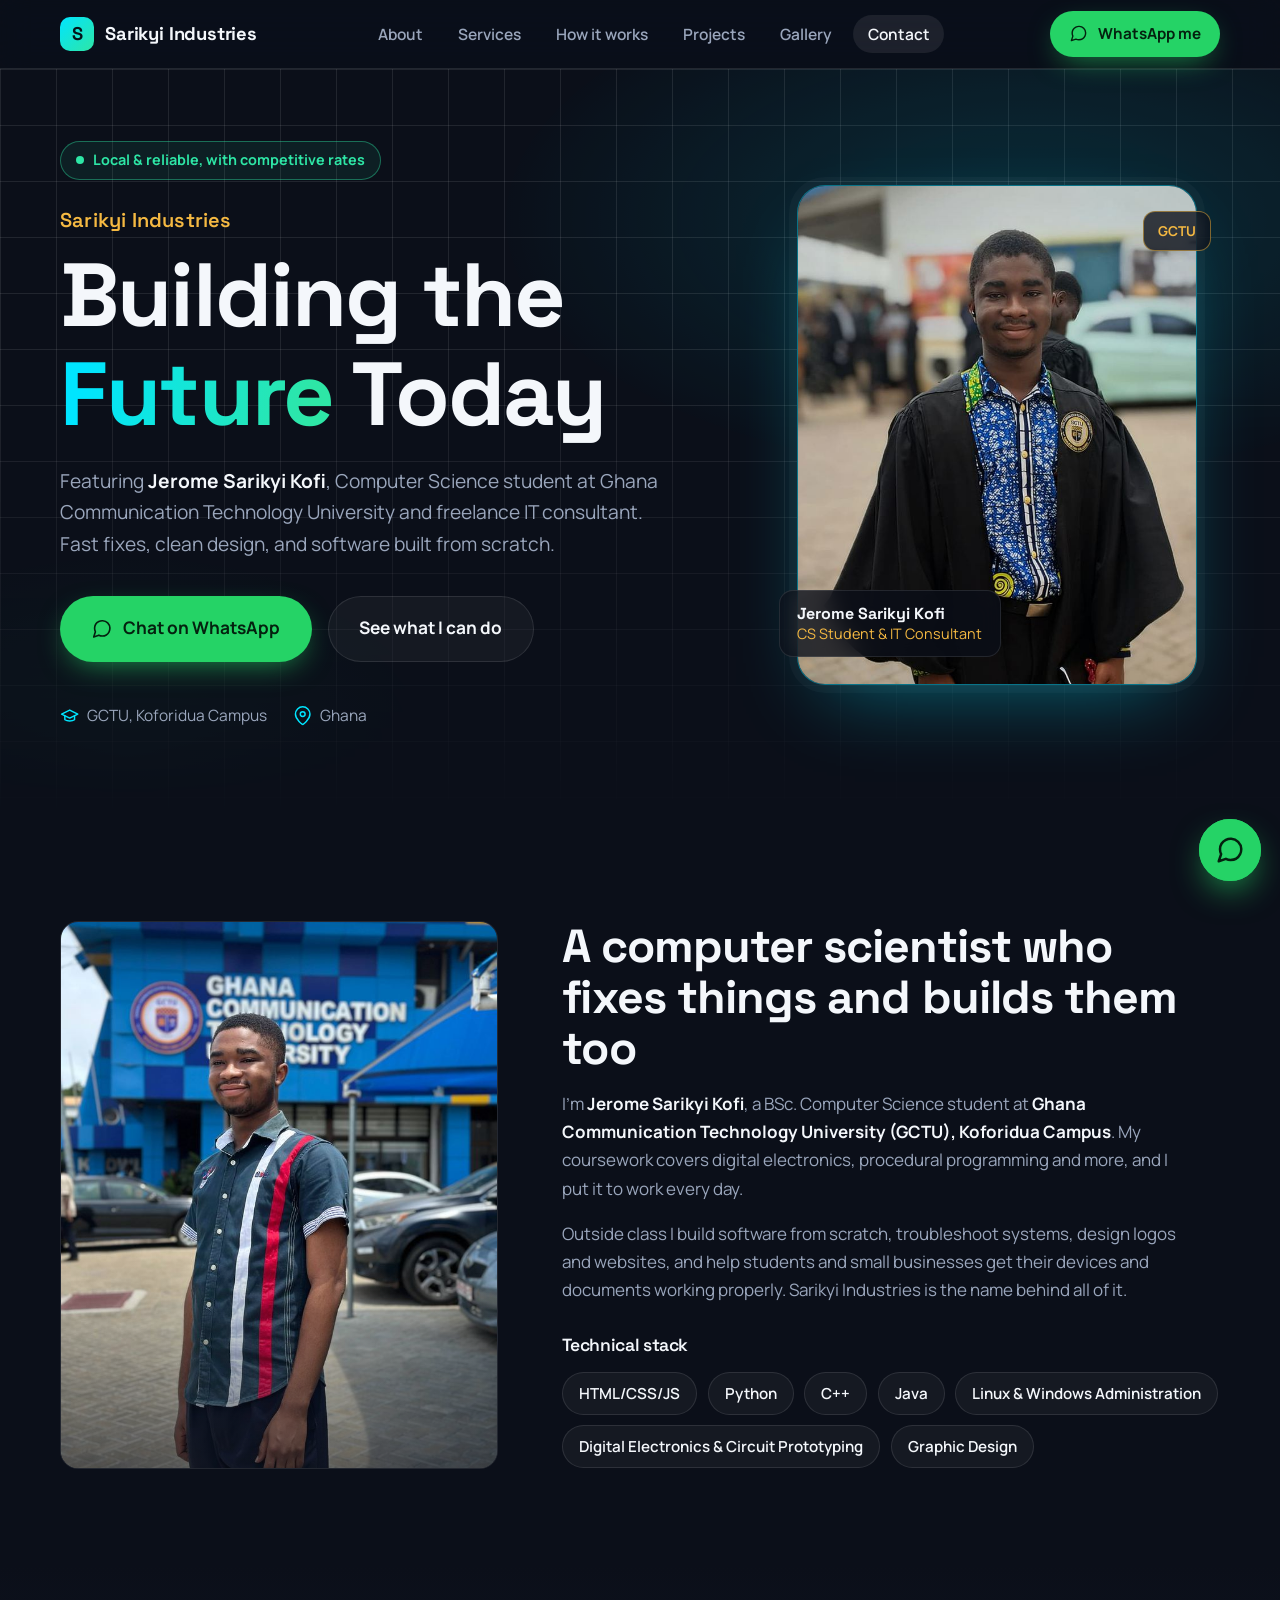
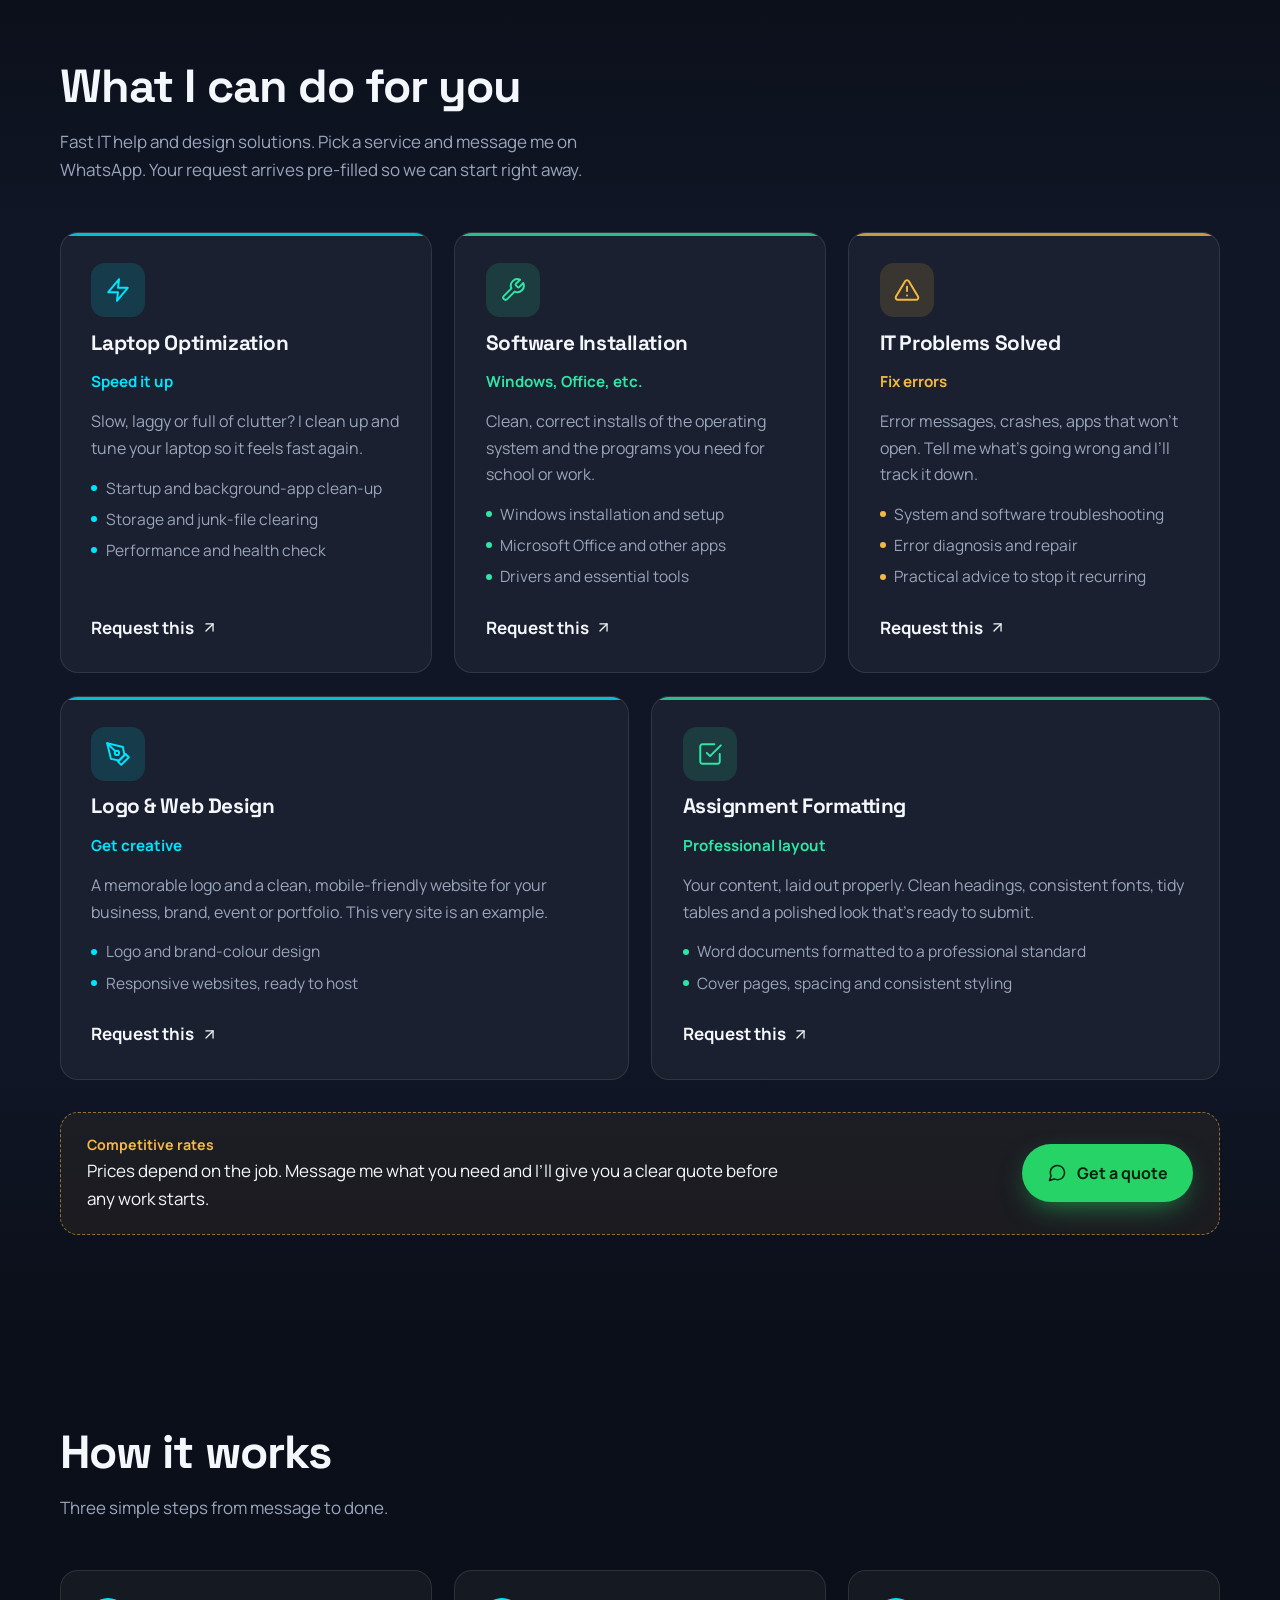
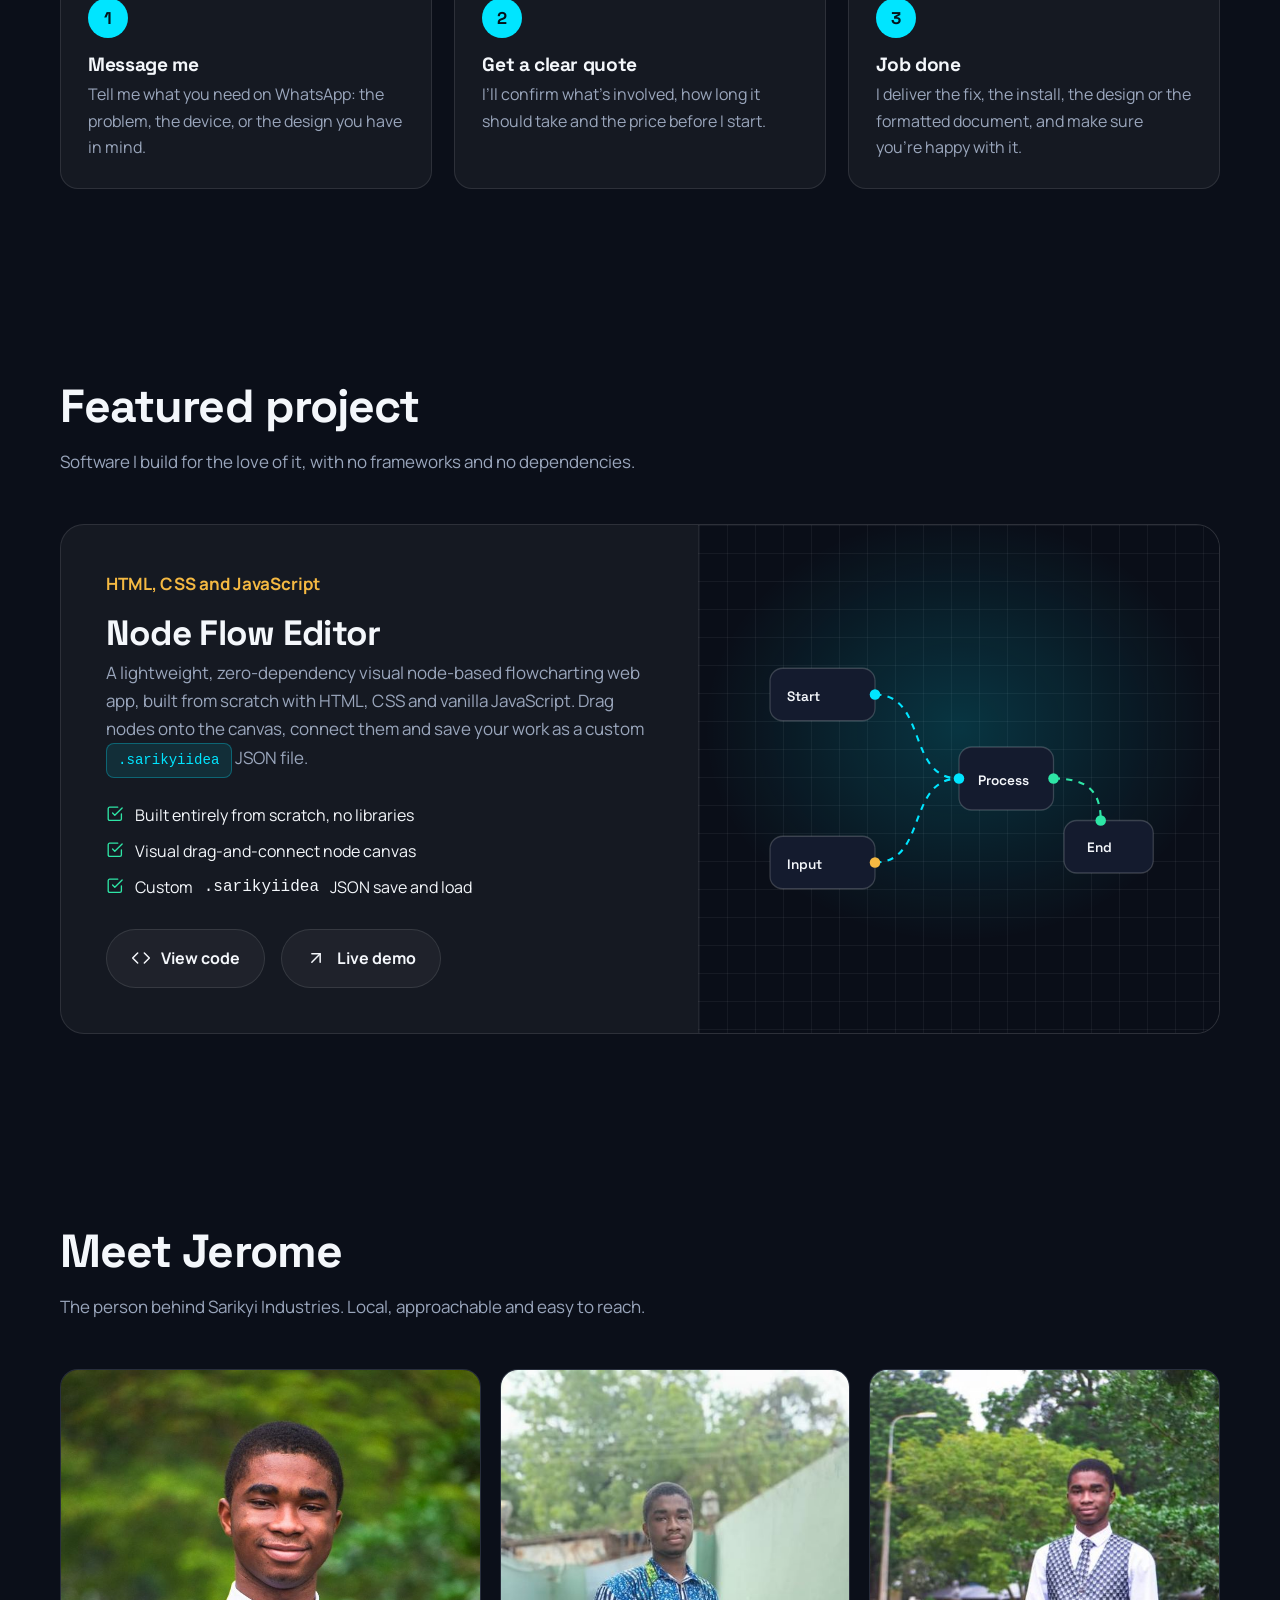
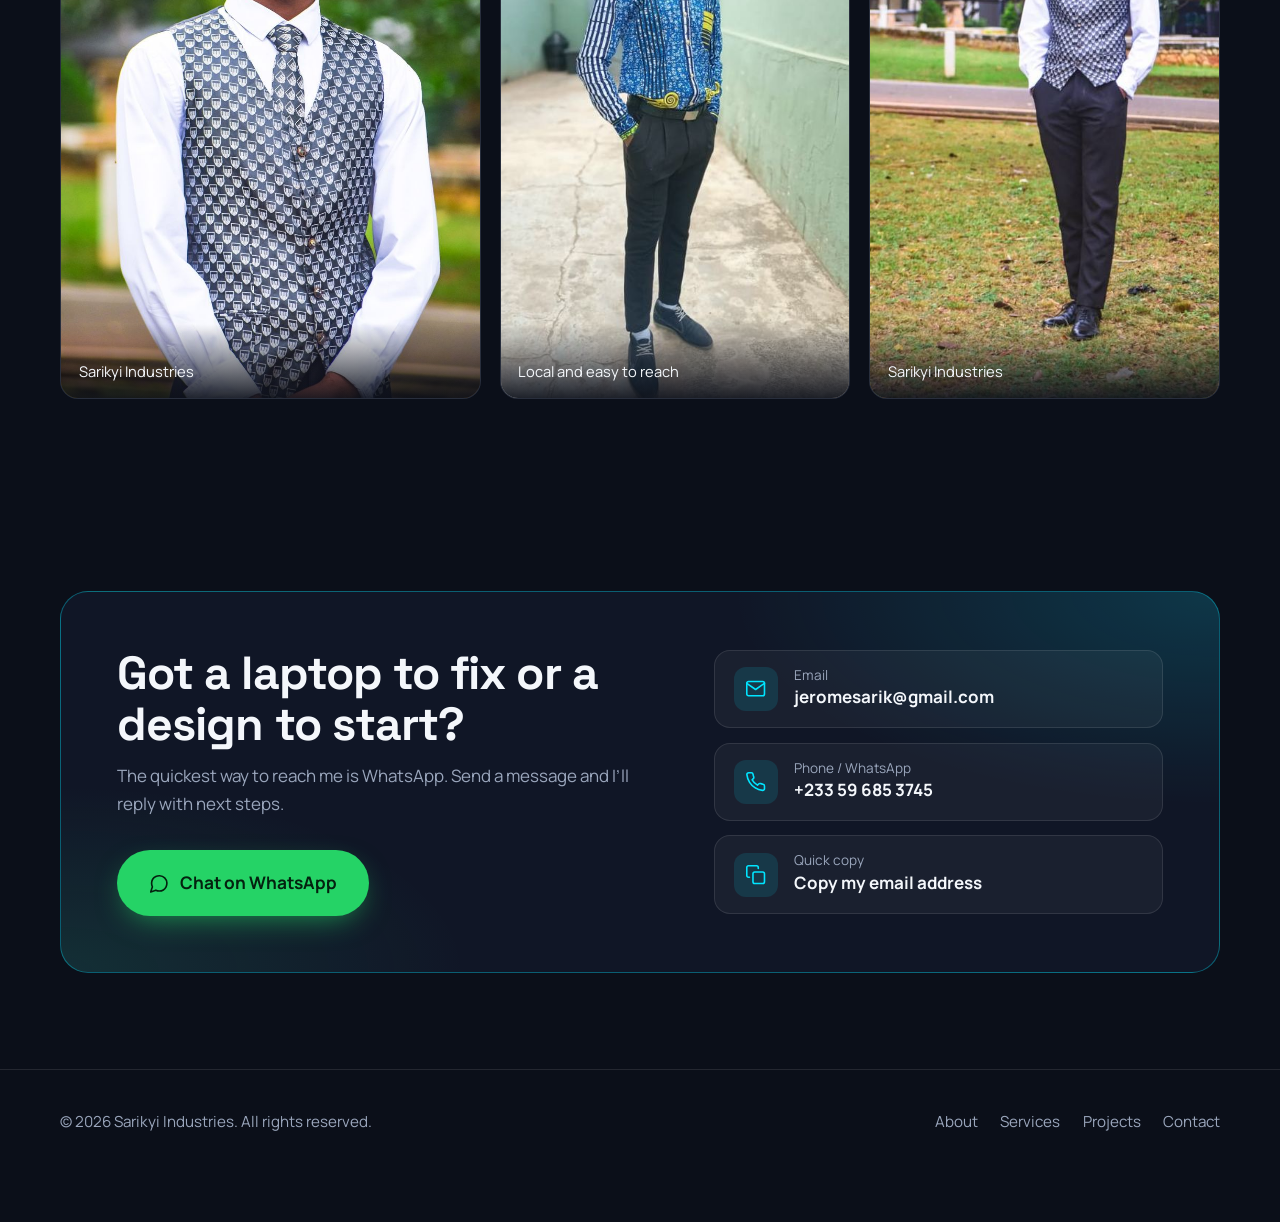
==== index.html @ 3eabcd3b "Add files via upload" ====
<!DOCTYPE html>
<html lang="en">
<head>
<meta charset="utf-8">
<meta name="viewport" content="width=device-width, initial-scale=1">
<title>Sarikyi Industries | Jerome Sarikyi Kofi – IT Help, Design &amp; Software</title>
<meta name="description" content="Sarikyi Industries: fast IT help, laptop optimization, software installation, logo and web design, and assignment formatting. By Jerome Sarikyi Kofi, Computer Science student at GCTU.">
<meta name="theme-color" content="#0B0F19">
<meta property="og:title" content="Sarikyi Industries – Building the Future Today">
<meta property="og:description" content="Local, reliable IT help and design solutions at competitive rates.">
<meta property="og:type" content="website">
<link rel="icon" href="data:image/svg+xml,%3Csvg xmlns='http://www.w3.org/2000/svg' viewBox='0 0 64 64'%3E%3Crect width='64' height='64' rx='14' fill='%230B0F19'/%3E%3Cpath d='M40 20c-2-3-6-4-9-4-5 0-8 2-8 6 0 9 18 5 18 15 0 4-4 7-10 7-4 0-8-1-11-5' fill='none' stroke='%2300E5FF' stroke-width='5' stroke-linecap='round'/%3E%3C/svg%3E">
<link rel="preconnect" href="https://fonts.googleapis.com">
<link rel="preconnect" href="https://fonts.gstatic.com" crossorigin>
<link href="https://fonts.googleapis.com/css2?family=Space+Grotesk:wght@500;600;700&family=Manrope:wght@400;500;600;700&display=swap" rel="stylesheet">

<style>
/* ============ Design tokens — edit colours here ============ */
:root{
  --bg:#0B0F19;
  --bg-2:#101626;
  --surface:rgba(255,255,255,.045);
  --surface-strong:rgba(255,255,255,.08);
  --line:rgba(255,255,255,.10);
  --text:#F4F7FB;
  --muted:#9AA6BC;
  --cyan:#00E5FF;
  --emerald:#2EE6A6;
  --gold:#F5B942;
  --wa:#25D366;
  --radius:18px;
  --font-head:"Space Grotesk","Segoe UI",system-ui,sans-serif;
  --font-body:"Manrope","Segoe UI",system-ui,-apple-system,sans-serif;
  --maxw:1160px;
}
*{box-sizing:border-box;margin:0;padding:0}
html{scroll-behavior:smooth;scroll-padding-top:84px}
body{
  background:var(--bg);color:var(--text);font-family:var(--font-body);
  font-size:1.0625rem;line-height:1.65;-webkit-font-smoothing:antialiased;overflow-x:hidden;
}
img{max-width:100%;display:block}
a{color:inherit;text-decoration:none}
:focus-visible{outline:3px solid var(--cyan);outline-offset:3px;border-radius:8px}
.icon{width:1.25em;height:1.25em;flex:none;fill:none;stroke:currentColor;stroke-width:1.8;stroke-linecap:round;stroke-linejoin:round}
.wrap{width:min(100% - 2.5rem,var(--maxw));margin-inline:auto}
section{padding:6rem 0}
h1,h2,h3{font-family:var(--font-head);line-height:1.1;letter-spacing:-.02em}
h2{font-size:clamp(1.9rem,4vw,2.9rem);margin-bottom:1rem}
.lead{color:var(--muted);max-width:60ch}
.sec-head{margin-bottom:3rem}

/* ============ Buttons ============ */
.btn{
  display:inline-flex;align-items:center;gap:.65rem;padding:.95rem 1.5rem;border-radius:999px;
  font-weight:700;font-size:1rem;border:1px solid transparent;cursor:pointer;
  transition:transform .2s ease,box-shadow .2s ease,background .2s ease,border-color .2s ease;
}
.btn:hover{transform:translateY(-3px)}
.btn-wa{background:var(--wa);color:#04210f;box-shadow:0 10px 30px -10px rgba(37,211,102,.7)}
.btn-wa:hover{box-shadow:0 16px 36px -10px rgba(37,211,102,.9)}
.btn-ghost{border-color:var(--line);background:var(--surface);color:var(--text)}
.btn-ghost:hover{border-color:var(--cyan);background:rgba(0,229,255,.08)}
.btn-lg{padding:1.1rem 1.9rem;font-size:1.08rem}

/* ============ Navigation (glass) ============ */
header.nav{
  position:sticky;top:0;z-index:50;
  background:rgba(11,15,25,.62);
  -webkit-backdrop-filter:blur(16px) saturate(140%);backdrop-filter:blur(16px) saturate(140%);
  border-bottom:1px solid var(--line);
}
.nav-in{display:flex;align-items:center;justify-content:space-between;height:68px;gap:1rem}
.brand{display:flex;align-items:center;gap:.7rem;font-family:var(--font-head);font-weight:700;font-size:1.15rem;letter-spacing:-.01em}
.brand-mark{
  width:34px;height:34px;border-radius:10px;display:grid;place-items:center;
  background:linear-gradient(135deg,var(--cyan),var(--emerald));color:#04141a;font-weight:700;
}
.nav-links{display:flex;align-items:center;gap:.4rem;list-style:none}
.nav-links a{padding:.5rem .9rem;border-radius:999px;color:var(--muted);font-weight:600;font-size:.97rem;transition:color .2s,background .2s}
.nav-links a:hover,.nav-links a.active{color:var(--text);background:var(--surface-strong)}
.nav-cta{padding:.6rem 1.1rem;font-size:.95rem}
.burger{display:none;background:none;border:1px solid var(--line);color:var(--text);width:44px;height:44px;border-radius:12px;cursor:pointer;place-items:center}

/* ============ Hero ============ */
.hero{padding:4.5rem 0 6rem;position:relative;isolation:isolate}
.hero::before{ /* circuit grid backdrop */
  content:"";position:absolute;inset:0;z-index:-1;
  background:
    radial-gradient(60% 50% at 80% 20%,rgba(0,229,255,.16),transparent 70%),
    radial-gradient(40% 40% at 10% 90%,rgba(46,230,166,.10),transparent 70%),
    linear-gradient(var(--line) 1px,transparent 1px) 0 0/56px 56px,
    linear-gradient(90deg,var(--line) 1px,transparent 1px) 0 0/56px 56px;
  -webkit-mask-image:linear-gradient(180deg,#000 40%,transparent 100%);mask-image:linear-gradient(180deg,#000 40%,transparent 100%);
  opacity:.9;
}
.hero-grid{display:grid;grid-template-columns:1.25fr .85fr;gap:3.5rem;align-items:center}
.pill{
  display:inline-flex;align-items:center;gap:.55rem;padding:.4rem .95rem;border-radius:999px;
  border:1px solid rgba(46,230,166,.4);background:rgba(46,230,166,.08);color:var(--emerald);
  font-weight:700;font-size:.9rem;margin-bottom:1.5rem;
}
.pill i{width:8px;height:8px;border-radius:50%;background:var(--emerald);box-shadow:0 0 0 0 rgba(46,230,166,.7);animation:ping 2s infinite}
@keyframes ping{70%{box-shadow:0 0 0 10px rgba(46,230,166,0)}100%{box-shadow:0 0 0 0 rgba(46,230,166,0)}}
.hero .company{font-family:var(--font-head);font-weight:600;font-size:1.25rem;color:var(--gold);margin-bottom:.6rem;letter-spacing:.01em}
.hero h1{font-size:clamp(2.8rem,7.4vw,5.6rem);margin-bottom:1.4rem}
.grad{background:linear-gradient(100deg,var(--cyan) 10%,var(--emerald) 90%);-webkit-background-clip:text;background-clip:text;color:transparent}
.hero p.sub{font-size:1.2rem;color:var(--muted);max-width:52ch;margin-bottom:2.2rem}
.hero p.sub strong{color:var(--text)}
.hero-actions{display:flex;flex-wrap:wrap;gap:1rem}
.hero-meta{display:flex;flex-wrap:wrap;gap:1.6rem;margin-top:2.6rem;color:var(--muted);font-size:.97rem}
.hero-meta span{display:inline-flex;align-items:center;gap:.5rem}
.hero-meta .icon{color:var(--cyan)}

.portrait{position:relative;justify-self:center;width:min(100%,400px)}
.portrait .frame{
  border-radius:28px;overflow:hidden;border:1px solid rgba(0,229,255,.45);
  box-shadow:0 30px 80px -30px rgba(0,229,255,.45),0 0 0 8px rgba(255,255,255,.03);
  aspect-ratio:4/5;background:var(--bg-2);
}
.portrait img{width:100%;height:100%;object-fit:cover;object-position:50% 20%}
.portrait .tag{
  position:absolute;left:-18px;bottom:28px;padding:.75rem 1.1rem;border-radius:14px;
  background:rgba(11,15,25,.78);-webkit-backdrop-filter:blur(12px);backdrop-filter:blur(12px);
  border:1px solid var(--line);font-size:.9rem;line-height:1.35;
}
.portrait .tag b{display:block;font-family:var(--font-head);font-size:1rem}
.portrait .tag span{color:var(--gold)}
.portrait .chip{
  position:absolute;right:-14px;top:26px;padding:.5rem .85rem;border-radius:12px;
  background:rgba(11,15,25,.78);border:1px solid rgba(245,185,66,.5);color:var(--gold);font-weight:700;font-size:.85rem;
  -webkit-backdrop-filter:blur(12px);backdrop-filter:blur(12px);
}

/* ============ About ============ */
.about-grid{display:grid;grid-template-columns:.8fr 1.2fr;gap:4rem;align-items:center}
.about-photo{border-radius:var(--radius);overflow:hidden;border:1px solid var(--line);aspect-ratio:4/5;position:relative}
.about-photo img{width:100%;height:100%;object-fit:cover;object-position:50% 35%}
.about-photo::after{content:"";position:absolute;inset:0;background:linear-gradient(180deg,transparent 60%,rgba(11,15,25,.6));pointer-events:none}
.about p{color:var(--muted);margin-bottom:1.1rem;max-width:62ch}
.about p strong{color:var(--text)}
.stack-title{font-family:var(--font-head);font-weight:600;margin:2rem 0 1rem;font-size:1.1rem}
.badges{display:flex;flex-wrap:wrap;gap:.65rem}
.badge{
  padding:.5rem 1rem;border-radius:999px;border:1px solid var(--line);background:var(--surface);
  font-weight:600;font-size:.95rem;transition:border-color .2s,transform .2s,background .2s;
}
.badge:hover{border-color:var(--cyan);transform:translateY(-2px);background:rgba(0,229,255,.07)}
.badge:nth-child(3n+2):hover{border-color:var(--emerald)}
.badge:nth-child(3n):hover{border-color:var(--gold)}

/* ============ Services ============ */
.services{background:linear-gradient(180deg,transparent,var(--bg-2) 20%,var(--bg-2) 80%,transparent)}
.cards{display:grid;grid-template-columns:repeat(6,1fr);gap:1.4rem}
.card{
  grid-column:span 2;padding:1.9rem;border-radius:var(--radius);background:var(--surface);border:1px solid var(--line);
  display:flex;flex-direction:column;gap:.9rem;position:relative;overflow:hidden;
  transition:transform .25s ease,border-color .25s ease,background .25s ease;
}
.card:nth-child(4),.card:nth-child(5){grid-column:span 3}
.card:hover{transform:translateY(-6px);border-color:var(--accent,var(--cyan));background:var(--surface-strong)}
.card::before{content:"";position:absolute;inset:0 0 auto 0;height:3px;background:var(--accent,var(--cyan));opacity:.8}
.card-ico{width:54px;height:54px;border-radius:14px;display:grid;place-items:center;background:color-mix(in srgb,var(--accent,var(--cyan)) 14%,transparent);color:var(--accent,var(--cyan))}
.card-ico .icon{width:26px;height:26px}
.card h3{font-size:1.3rem}
.card .what{color:var(--accent,var(--cyan));font-weight:700;font-size:.95rem}
.card p{color:var(--muted);font-size:1rem}
.card ul{list-style:none;color:var(--muted);font-size:.97rem;display:grid;gap:.35rem}
.card li{display:flex;gap:.55rem}
.card li::before{content:"";width:6px;height:6px;border-radius:50%;background:var(--accent,var(--cyan));margin-top:.6em;flex:none}
.card .req{margin-top:auto;padding-top:.6rem;font-weight:700;display:inline-flex;align-items:center;gap:.4rem;color:var(--text)}
.card .req .icon{width:1em;height:1em;transition:transform .2s}
.card:hover .req .icon{transform:translate(3px,-3px)}
.c1{--accent:var(--cyan)}.c2{--accent:var(--emerald)}.c3{--accent:var(--gold)}.c4{--accent:var(--cyan)}.c5{--accent:var(--emerald)}
.rates{
  margin-top:2rem;padding:1.3rem 1.6rem;border-radius:var(--radius);border:1px dashed rgba(245,185,66,.55);
  background:rgba(245,185,66,.06);display:flex;flex-wrap:wrap;gap:1rem;align-items:center;justify-content:space-between;
}
.rates p{color:var(--text);max-width:70ch}
.rates small{color:var(--gold);display:block;font-weight:700}

/* ============ Process ============ */
.steps{display:grid;grid-template-columns:repeat(3,1fr);gap:1.4rem;counter-reset:s}
.step{padding:1.7rem;border-radius:var(--radius);border:1px solid var(--line);background:var(--surface);counter-increment:s}
.step::before{
  content:counter(s);display:grid;place-items:center;width:40px;height:40px;border-radius:50%;margin-bottom:1rem;
  background:var(--cyan);color:#04141a;font-family:var(--font-head);font-weight:700;
}
.step h3{font-size:1.2rem;margin-bottom:.4rem}
.step p{color:var(--muted);font-size:1rem}

/* ============ Project ============ */
.project{
  display:grid;grid-template-columns:1.1fr .9fr;gap:0;border-radius:24px;overflow:hidden;border:1px solid var(--line);background:var(--surface);
}
.project-body{padding:2.8rem}
.project-body h3{font-size:clamp(1.7rem,3vw,2.2rem);margin-bottom:.4rem}
.project-body .kicker{color:var(--gold);font-weight:700;margin-bottom:1rem;display:block}
.project-body p{color:var(--muted);margin-bottom:1.5rem}
.feat{list-style:none;display:grid;gap:.6rem;margin-bottom:1.8rem}
.feat li{display:flex;gap:.7rem;color:var(--text);font-size:1rem}
.feat .icon{color:var(--emerald);margin-top:.2em;width:1.1em;height:1.1em}
.project-viz{
  background:
    radial-gradient(70% 60% at 50% 40%,rgba(0,229,255,.18),transparent 70%),
    linear-gradient(rgba(255,255,255,.05) 1px,transparent 1px) 0 0/28px 28px,
    linear-gradient(90deg,rgba(255,255,255,.05) 1px,transparent 1px) 0 0/28px 28px,
    #0A0E18;
  display:grid;place-items:center;padding:1.5rem;min-height:320px;border-left:1px solid var(--line);
}
.project-viz svg{width:100%;height:auto;max-width:420px}
.node rect{fill:#141B2E;stroke:rgba(255,255,255,.18);stroke-width:1.2}
.node text{fill:var(--text);font-family:var(--font-head);font-size:13px;font-weight:600}
.node .p{fill:var(--cyan)}.node .p2{fill:var(--emerald)}.node .p3{fill:var(--gold)}
.wire{fill:none;stroke:var(--cyan);stroke-width:2;stroke-dasharray:6 6;animation:dash 1.4s linear infinite}
@keyframes dash{to{stroke-dashoffset:-24}}
.filechip{font-family:ui-monospace,SFMono-Regular,Menlo,Consolas,monospace;font-size:.88rem;padding:.3rem .7rem;border-radius:8px;background:rgba(0,229,255,.1);color:var(--cyan);border:1px solid rgba(0,229,255,.3);display:inline-block}

/* ============ Gallery ============ */
.gallery{display:grid;grid-template-columns:1.2fr 1fr 1fr;gap:1.2rem;align-items:stretch}
.shot{border-radius:var(--radius);overflow:hidden;border:1px solid var(--line);position:relative;background:var(--bg-2);min-height:340px}
.shot img{width:100%;height:100%;object-fit:cover;transition:transform .6s ease}
.shot:hover img{transform:scale(1.04)}
.shot figcaption{position:absolute;left:0;right:0;bottom:0;padding:2.2rem 1.1rem .9rem;background:linear-gradient(transparent,rgba(11,15,25,.9));font-size:.92rem;color:var(--text)}

/* ============ Contact ============ */
.contact-box{
  border-radius:28px;padding:3.5rem;border:1px solid rgba(0,229,255,.35);
  background:
    radial-gradient(60% 80% at 100% 0%,rgba(0,229,255,.16),transparent 70%),
    radial-gradient(50% 70% at 0% 100%,rgba(46,230,166,.12),transparent 70%),
    var(--bg-2);
  display:grid;grid-template-columns:1.1fr .9fr;gap:3rem;align-items:center;
}
.contact-box h2{margin-bottom:.8rem}
.contact-list{display:grid;gap:.9rem}
.contact-item{
  display:flex;align-items:center;gap:1rem;padding:1rem 1.2rem;border-radius:16px;border:1px solid var(--line);background:var(--surface);
  transition:border-color .2s,transform .2s,background .2s;
}
a.contact-item:hover,button.contact-item:hover{border-color:var(--cyan);transform:translateX(4px);background:var(--surface-strong)}
button.contact-item{width:100%;text-align:left;color:inherit;font:inherit;cursor:pointer}
.contact-item .ci{width:44px;height:44px;border-radius:12px;display:grid;place-items:center;background:rgba(0,229,255,.12);color:var(--cyan);flex:none}
.contact-item small{display:block;color:var(--muted);font-size:.85rem;line-height:1.2}
.contact-item b{font-weight:700;word-break:break-all}
.copied{margin-left:auto;font-size:.82rem;color:var(--emerald);opacity:0;transition:opacity .2s}
.copied.show{opacity:1}

/* ============ Footer ============ */
footer{border-top:1px solid var(--line);padding:2.4rem 0 5.5rem;color:var(--muted);font-size:.95rem}
.foot{display:flex;flex-wrap:wrap;gap:1rem 2rem;justify-content:space-between;align-items:center}
.foot a:hover{color:var(--cyan)}
.foot-links{display:flex;gap:1.4rem;flex-wrap:wrap}

/* ============ Floating WhatsApp ============ */
.fab{
  position:fixed;right:max(1.2rem,env(safe-area-inset-right));bottom:max(1.2rem,env(safe-area-inset-bottom));z-index:60;
  width:62px;height:62px;border-radius:50%;background:var(--wa);color:#04210f;display:grid;place-items:center;
  box-shadow:0 14px 34px -8px rgba(37,211,102,.75);transition:transform .2s;
}
.fab .icon{width:30px;height:30px;stroke-width:2}
.fab:hover{transform:scale(1.1) rotate(-6deg)}
.fab::after{content:"";position:absolute;inset:0;border-radius:50%;border:2px solid var(--wa);animation:ring 2.6s infinite}
@keyframes ring{0%{transform:scale(1);opacity:.8}100%{transform:scale(1.7);opacity:0}}
.fab-label{
  position:fixed;right:5.4rem;bottom:1.9rem;z-index:60;padding:.45rem .85rem;border-radius:10px;background:rgba(11,15,25,.9);
  border:1px solid var(--line);font-size:.88rem;font-weight:600;opacity:0;transform:translateX(8px);pointer-events:none;transition:.2s;
}
.fab:hover + .fab-label,.fab:focus-visible + .fab-label{opacity:1;transform:none}

/* ============ Reveal (one subtle page-load moment for the hero only) ============ */
.hero-grid > *{animation:rise .8s cubic-bezier(.2,.7,.2,1) both}
.hero-grid > *:nth-child(2){animation-delay:.15s}
@keyframes rise{from{opacity:0;transform:translateY(22px)}to{opacity:1;transform:none}}

/* ============ Responsive ============ */
@media (max-width:980px){
  .hero-grid,.about-grid,.project,.contact-box{grid-template-columns:1fr}
  .portrait{order:-1;width:min(78%,340px)}
  .about-photo{max-width:380px}
  .project-viz{border-left:0;border-top:1px solid var(--line)}
  .gallery{grid-template-columns:1fr 1fr}
  .gallery .shot:first-child{grid-column:1/-1;min-height:420px}
  .steps{grid-template-columns:1fr}
  .cards{grid-template-columns:repeat(2,1fr)}
  .card,.card:nth-child(4),.card:nth-child(5){grid-column:span 1}
  .card:nth-child(5){grid-column:1/-1}
}
@media (max-width:900px){
  .burger{display:grid}
  .nav-links{
    position:absolute;top:68px;left:0;right:0;flex-direction:column;align-items:stretch;padding:1rem 1.25rem 1.4rem;
    background:rgba(11,15,25,.96);-webkit-backdrop-filter:blur(16px);backdrop-filter:blur(16px);border-bottom:1px solid var(--line);
    display:none;gap:.2rem;
  }
  .nav-links.open{display:flex}
  .nav-links a{padding:.8rem 1rem}
  .nav-cta{display:none}
}
@media (max-width:760px){
  section{padding:4.2rem 0}
  .cards{grid-template-columns:1fr}
  .card,.card:nth-child(4),.card:nth-child(5),.card:nth-child(5){grid-column:1/-1}
  .gallery{grid-template-columns:1fr}
  .shot{min-height:380px}
  .project-body,.contact-box{padding:1.8rem}
  .portrait .tag{left:8px}.portrait .chip{right:8px}
  .fab-label{display:none}
}
@media (prefers-reduced-motion:reduce){
  html{scroll-behavior:auto}
  *,*::before,*::after{animation:none !important;transition:none !important}
}
</style>
</head>

<body>

<!-- Icon sprite (inline SVG, no external dependency) -->
<svg width="0" height="0" style="position:absolute" aria-hidden="true">
  <symbol id="i-zap" viewBox="0 0 24 24"><polygon points="13 2 3 14 12 14 11 22 21 10 12 10 13 2"/></symbol>
  <symbol id="i-tool" viewBox="0 0 24 24"><path d="M14.7 6.3a1 1 0 0 0 0 1.4l1.6 1.6a1 1 0 0 0 1.4 0l3.77-3.77a6 6 0 0 1-7.94 7.94l-6.91 6.91a2.12 2.12 0 0 1-3-3l6.91-6.91a6 6 0 0 1 7.94-7.94l-3.76 3.76z"/></symbol>
  <symbol id="i-alert" viewBox="0 0 24 24"><path d="M10.29 3.86L1.82 18a2 2 0 0 0 1.71 3h16.94a2 2 0 0 0 1.71-3L13.71 3.86a2 2 0 0 0-3.42 0z"/><line x1="12" y1="9" x2="12" y2="13"/><line x1="12" y1="17" x2="12.01" y2="17"/></symbol>
  <symbol id="i-pen" viewBox="0 0 24 24"><path d="M12 19l7-7 3 3-7 7-3-3z"/><path d="M18 13l-1.5-7.5L2 2l3.5 14.5L13 18l5-5z"/><path d="M2 2l7.586 7.586"/><circle cx="11" cy="11" r="2"/></symbol>
  <symbol id="i-check" viewBox="0 0 24 24"><polyline points="9 11 12 14 22 4"/><path d="M21 12v7a2 2 0 0 1-2 2H5a2 2 0 0 1-2-2V5a2 2 0 0 1 2-2h11"/></symbol>
  <symbol id="i-mail" viewBox="0 0 24 24"><path d="M4 4h16c1.1 0 2 .9 2 2v12c0 1.1-.9 2-2 2H4c-1.1 0-2-.9-2-2V6c0-1.1.9-2 2-2z"/><polyline points="22,6 12,13 2,6"/></symbol>
  <symbol id="i-phone" viewBox="0 0 24 24"><path d="M22 16.92v3a2 2 0 0 1-2.18 2 19.79 19.79 0 0 1-8.63-3.07 19.5 19.5 0 0 1-6-6 19.79 19.79 0 0 1-3.07-8.67A2 2 0 0 1 4.11 2h3a2 2 0 0 1 2 1.72 12.84 12.84 0 0 0 .7 2.81 2 2 0 0 1-.45 2.11L8.09 9.91a16 16 0 0 0 6 6l1.27-1.27a2 2 0 0 1 2.11-.45 12.84 12.84 0 0 0 2.81.7A2 2 0 0 1 22 16.92z"/></symbol>
  <symbol id="i-chat" viewBox="0 0 24 24"><path d="M21 11.5a8.38 8.38 0 0 1-.9 3.8 8.5 8.5 0 0 1-7.6 4.7 8.38 8.38 0 0 1-3.8-.9L3 21l1.9-5.7a8.38 8.38 0 0 1-.9-3.8 8.5 8.5 0 0 1 4.7-7.6 8.38 8.38 0 0 1 3.8-.9h.5a8.48 8.48 0 0 1 8 8v.5z"/></symbol>
  <symbol id="i-code" viewBox="0 0 24 24"><polyline points="16 18 22 12 16 6"/><polyline points="8 6 2 12 8 18"/></symbol>
  <symbol id="i-out" viewBox="0 0 24 24"><path d="M7 17L17 7"/><path d="M7 7h10v10"/></symbol>
  <symbol id="i-pin" viewBox="0 0 24 24"><path d="M21 10c0 7-9 13-9 13s-9-6-9-13a9 9 0 0 1 18 0z"/><circle cx="12" cy="10" r="3"/></symbol>
  <symbol id="i-cap" viewBox="0 0 24 24"><path d="M22 10L12 5 2 10l10 5 10-5z"/><path d="M6 12v5c3 2 9 2 12 0v-5"/></symbol>
  <symbol id="i-menu" viewBox="0 0 24 24"><line x1="3" y1="7" x2="21" y2="7"/><line x1="3" y1="12" x2="21" y2="12"/><line x1="3" y1="17" x2="21" y2="17"/></symbol>
  <symbol id="i-copy" viewBox="0 0 24 24"><rect x="9" y="9" width="13" height="13" rx="2"/><path d="M5 15H4a2 2 0 0 1-2-2V4a2 2 0 0 1 2-2h9a2 2 0 0 1 2 2v1"/></symbol>
</svg>

<!-- ================= NAV ================= -->
<header class="nav">
  <div class="wrap nav-in">
    <a href="#home" class="brand" aria-label="Sarikyi Industries home">
      <span class="brand-mark">S</span> Sarikyi Industries
    </a>
    <button class="burger" id="burger" aria-label="Open menu" aria-expanded="false" aria-controls="menu">
      <svg class="icon"><use href="#i-menu"/></svg>
    </button>
    <ul class="nav-links" id="menu">
      <li><a href="#about">About</a></li>
      <li><a href="#services">Services</a></li>
      <li><a href="#process">How it works</a></li>
      <li><a href="#projects">Projects</a></li>
      <li><a href="#gallery">Gallery</a></li>
      <li><a href="#contact">Contact</a></li>
    </ul>
    <a class="btn btn-wa nav-cta" href="https://wa.me/233596853745?text=Hello%20I%20am%20interested%20in%20your%20services" target="_blank" rel="noopener noreferrer">
      <svg class="icon"><use href="#i-chat"/></svg> WhatsApp me
    </a>
  </div>
</header>

<main id="home">

<!-- ================= HERO ================= -->
<section class="hero">
  <div class="wrap hero-grid">
    <div>
      <span class="pill"><i></i> Local &amp; reliable, with competitive rates</span>
      <p class="company">Sarikyi Industries</p>
      <h1>Building the <span class="grad">Future</span> Today</h1>
      <p class="sub">
        Featuring <strong>Jerome Sarikyi Kofi</strong>, Computer Science student at Ghana Communication Technology University and freelance IT consultant. Fast fixes, clean design, and software built from scratch.
      </p>
      <div class="hero-actions">
        <a class="btn btn-wa btn-lg" href="https://wa.me/233596853745?text=Hello%20I%20am%20interested%20in%20your%20services" target="_blank" rel="noopener noreferrer">
          <svg class="icon"><use href="#i-chat"/></svg> Chat on WhatsApp
        </a>
        <a class="btn btn-ghost btn-lg" href="#services">See what I can do</a>
      </div>
      <div class="hero-meta">
        <span><svg class="icon"><use href="#i-cap"/></svg> GCTU, Koforidua Campus</span>
        <span><svg class="icon"><use href="#i-pin"/></svg> Ghana</span>
      </div>
    </div>

    <figure class="portrait">
      <div class="frame"><img src="[data-uri]" alt="Jerome Sarikyi Kofi in a GCTU graduation gown and a blue African-print shirt" width="700" height="930"></div>
      <figcaption class="tag"><b>Jerome Sarikyi Kofi</b><span>CS Student &amp; IT Consultant</span></figcaption>
      <span class="chip">GCTU</span>
    </figure>
  </div>
</section>

<!-- ================= ABOUT ================= -->
<section id="about" class="about">
  <div class="wrap about-grid">
    <div class="about-photo">
      <img src="[data-uri]" alt="Jerome standing in front of the Ghana Communication Technology University building" width="700" height="933">
    </div>
    <div>
      <h2>A computer scientist who fixes things and builds them too</h2>
      <p>
        I’m <strong>Jerome Sarikyi Kofi</strong>, a BSc. Computer Science student at <strong>Ghana Communication Technology University (GCTU), Koforidua Campus</strong>. My coursework covers digital electronics, procedural programming and more, and I put it to work every day.
      </p>
      <p>
        Outside class I build software from scratch, troubleshoot systems, design logos and websites, and help students and small businesses get their devices and documents working properly. Sarikyi Industries is the name behind all of it.
      </p>
      <h3 class="stack-title">Technical stack</h3>
      <div class="badges" role="list">
        <span class="badge" role="listitem">HTML/CSS/JS</span>
        <span class="badge" role="listitem">Python</span>
        <span class="badge" role="listitem">C++</span>
        <span class="badge" role="listitem">Java</span>
        <span class="badge" role="listitem">Linux &amp; Windows Administration</span>
        <span class="badge" role="listitem">Digital Electronics &amp; Circuit Prototyping</span>
        <span class="badge" role="listitem">Graphic Design</span>
      </div>
    </div>
  </div>
</section>

<!-- ================= SERVICES ================= -->
<section id="services" class="services">
  <div class="wrap">
    <div class="sec-head">
      <h2>What I can do for you</h2>
      <p class="lead">Fast IT help and design solutions. Pick a service and message me on WhatsApp. Your request arrives pre-filled so we can start right away.</p>
    </div>

    <div class="cards">
      <!-- EDIT: change descriptions or bullets to match exactly what you offer -->
      <article class="card c1">
        <div class="card-ico"><svg class="icon"><use href="#i-zap"/></svg></div>
        <h3>Laptop Optimization</h3>
        <span class="what">Speed it up</span>
        <p>Slow, laggy or full of clutter? I clean up and tune your laptop so it feels fast again.</p>
        <ul>
          <li>Startup and background-app clean-up</li>
          <li>Storage and junk-file clearing</li>
          <li>Performance and health check</li>
        </ul>
        <a class="req" href="https://wa.me/233596853745?text=Hello%20I%20am%20interested%20in%20your%20laptop%20optimization%20service" target="_blank" rel="noopener noreferrer">Request this <svg class="icon"><use href="#i-out"/></svg></a>
      </article>

      <article class="card c2">
        <div class="card-ico"><svg class="icon"><use href="#i-tool"/></svg></div>
        <h3>Software Installation</h3>
        <span class="what">Windows, Office, etc.</span>
        <p>Clean, correct installs of the operating system and the programs you need for school or work.</p>
        <ul>
          <li>Windows installation and setup</li>
          <li>Microsoft Office and other apps</li>
          <li>Drivers and essential tools</li>
        </ul>
        <a class="req" href="https://wa.me/233596853745?text=Hello%20I%20am%20interested%20in%20your%20software%20installation%20service" target="_blank" rel="noopener noreferrer">Request this <svg class="icon"><use href="#i-out"/></svg></a>
      </article>

      <article class="card c3">
        <div class="card-ico"><svg class="icon"><use href="#i-alert"/></svg></div>
        <h3>IT Problems Solved</h3>
        <span class="what">Fix errors</span>
        <p>Error messages, crashes, apps that won’t open. Tell me what’s going wrong and I’ll track it down.</p>
        <ul>
          <li>System and software troubleshooting</li>
          <li>Error diagnosis and repair</li>
          <li>Practical advice to stop it recurring</li>
        </ul>
        <a class="req" href="https://wa.me/233596853745?text=Hello%20I%20am%20interested%20in%20your%20IT%20problem%20solving%20service" target="_blank" rel="noopener noreferrer">Request this <svg class="icon"><use href="#i-out"/></svg></a>
      </article>

      <article class="card c4">
        <div class="card-ico"><svg class="icon"><use href="#i-pen"/></svg></div>
        <h3>Logo &amp; Web Design</h3>
        <span class="what">Get creative</span>
        <p>A memorable logo and a clean, mobile-friendly website for your business, brand, event or portfolio. This very site is an example.</p>
        <ul>
          <li>Logo and brand-colour design</li>
          <li>Responsive websites, ready to host</li>
        </ul>
        <a class="req" href="https://wa.me/233596853745?text=Hello%20I%20am%20interested%20in%20your%20logo%20and%20web%20design%20service" target="_blank" rel="noopener noreferrer">Request this <svg class="icon"><use href="#i-out"/></svg></a>
      </article>

      <article class="card c5">
        <div class="card-ico"><svg class="icon"><use href="#i-check"/></svg></div>
        <h3>Assignment Formatting</h3>
        <span class="what">Professional layout</span>
        <p>Your content, laid out properly. Clean headings, consistent fonts, tidy tables and a polished look that’s ready to submit.</p>
        <ul>
          <li>Word documents formatted to a professional standard</li>
          <li>Cover pages, spacing and consistent styling</li>
        </ul>
        <a class="req" href="https://wa.me/233596853745?text=Hello%20I%20am%20interested%20in%20your%20assignment%20formatting%20service" target="_blank" rel="noopener noreferrer">Request this <svg class="icon"><use href="#i-out"/></svg></a>
      </article>
    </div>

    <div class="rates">
      <p><small>Competitive rates</small>Prices depend on the job. Message me what you need and I’ll give you a clear quote before any work starts.</p>
      <a class="btn btn-wa" href="https://wa.me/233596853745?text=Hello%20I%20am%20interested%20in%20your%20services" target="_blank" rel="noopener noreferrer"><svg class="icon"><use href="#i-chat"/></svg> Get a quote</a>
    </div>
  </div>
</section>

<!-- ================= PROCESS ================= -->
<section id="process">
  <div class="wrap">
    <div class="sec-head">
      <h2>How it works</h2>
      <p class="lead">Three simple steps from message to done.</p>
    </div>
    <div class="steps">
      <div class="step"><h3>Message me</h3><p>Tell me what you need on WhatsApp: the problem, the device, or the design you have in mind.</p></div>
      <div class="step"><h3>Get a clear quote</h3><p>I’ll confirm what’s involved, how long it should take and the price before I start.</p></div>
      <div class="step"><h3>Job done</h3><p>I deliver the fix, the install, the design or the formatted document, and make sure you’re happy with it.</p></div>
    </div>
  </div>
</section>

<!-- ================= PROJECTS ================= -->
<section id="projects">
  <div class="wrap">
    <div class="sec-head">
      <h2>Featured project</h2>
      <p class="lead">Software I build for the love of it, with no frameworks and no dependencies.</p>
    </div>

    <article class="project">
      <div class="project-body">
        <span class="kicker">HTML, CSS and JavaScript</span>
        <h3>Node Flow Editor</h3>
        <p>A lightweight, zero-dependency visual node-based flowcharting web app, built from scratch with HTML, CSS and vanilla JavaScript. Drag nodes onto the canvas, connect them and save your work as a custom <span class="filechip">.sarikyiidea</span> JSON file.</p>
        <ul class="feat">
          <li><svg class="icon"><use href="#i-check"/></svg> Built entirely from scratch, no libraries</li>
          <li><svg class="icon"><use href="#i-check"/></svg> Visual drag-and-connect node canvas</li>
          <li><svg class="icon"><use href="#i-check"/></svg> Custom <code>.sarikyiidea</code> JSON save and load</li>
        </ul>
        <!-- EDIT: replace with your real repo / live demo links -->
        <div class="hero-actions">
          <a class="btn btn-ghost" href="https://github.com/YOUR-USERNAME/YOUR-REPO" target="_blank" rel="noopener noreferrer"><svg class="icon"><use href="#i-code"/></svg> View code</a>
          <a class="btn btn-ghost" href="https://YOUR-USERNAME.github.io/YOUR-REPO/" target="_blank" rel="noopener noreferrer"><svg class="icon"><use href="#i-out"/></svg> Live demo</a>
        </div>
      </div>

      <div class="project-viz" aria-hidden="true">
        <svg viewBox="0 0 400 300" role="img">
          <path class="wire" d="M120 70 C170 70 150 150 200 150"/>
          <path class="wire" d="M120 230 C170 230 150 150 200 150"/>
          <path class="wire" d="M290 150 C320 150 335 160 335 190" style="stroke:var(--emerald)"/>
          <g class="node"><rect x="20" y="45" width="100" height="50" rx="12"/><circle class="p" cx="120" cy="70" r="5"/><text x="36" y="76">Start</text></g>
          <g class="node"><rect x="20" y="205" width="100" height="50" rx="12"/><circle class="p3" cx="120" cy="230" r="5"/><text x="36" y="236">Input</text></g>
          <g class="node"><rect x="200" y="120" width="90" height="60" rx="12"/><circle class="p" cx="200" cy="150" r="5"/><circle class="p2" cx="290" cy="150" r="5"/><text x="218" y="156">Process</text></g>
          <g class="node"><rect x="300" y="190" width="85" height="50" rx="12"/><circle class="p2" cx="335" cy="190" r="5"/><text x="322" y="220">End</text></g>
        </svg>
      </div>
    </article>
  </div>
</section>

<!-- ================= GALLERY ================= -->
<section id="gallery">
  <div class="wrap">
    <div class="sec-head">
      <h2>Meet Jerome</h2>
      <p class="lead">The person behind Sarikyi Industries. Local, approachable and easy to reach.</p>
    </div>
    <div class="gallery">
      <figure class="shot"><img src="[data-uri]" alt="Jerome in a white shirt and patterned waistcoat" style="object-position:50% 20%"><figcaption>Sarikyi Industries</figcaption></figure>
      <figure class="shot"><img src="[data-uri]" alt="Jerome standing in a blue African-print shirt" style="object-position:50% 40%"><figcaption>Local and easy to reach</figcaption></figure>
      <figure class="shot"><img src="[data-uri]" alt="Jerome standing on a lawn in formal wear" style="object-position:50% 40%"><figcaption>Sarikyi Industries</figcaption></figure>
    </div>
  </div>
</section>

<!-- ================= CONTACT ================= -->
<section id="contact">
  <div class="wrap">
    <div class="contact-box">
      <div>
        <h2>Got a laptop to fix or a design to start?</h2>
        <p class="lead" style="margin-bottom:2rem">The quickest way to reach me is WhatsApp. Send a message and I’ll reply with next steps.</p>
        <a class="btn btn-wa btn-lg" href="https://wa.me/233596853745?text=Hello%20I%20am%20interested%20in%20your%20services" target="_blank" rel="noopener noreferrer">
          <svg class="icon"><use href="#i-chat"/></svg> Chat on WhatsApp
        </a>
      </div>
      <div class="contact-list">
        <a class="contact-item" href="mailto:jeromesarik@gmail.com">
          <span class="ci"><svg class="icon"><use href="#i-mail"/></svg></span>
          <span><small>Email</small><b>jeromesarik@gmail.com</b></span>
        </a>
        <a class="contact-item" href="tel:+233596853745">
          <span class="ci"><svg class="icon"><use href="#i-phone"/></svg></span>
          <span><small>Phone / WhatsApp</small><b>+233 59 685 3745</b></span>
        </a>
        <button class="contact-item" id="copyEmail" type="button">
          <span class="ci"><svg class="icon"><use href="#i-copy"/></svg></span>
          <span><small>Quick copy</small><b>Copy my email address</b></span>
          <span class="copied" id="copied" role="status">Copied!</span>
        </button>
      </div>
    </div>
  </div>
</section>

</main>

<!-- ================= FOOTER ================= -->
<footer>
  <div class="wrap foot">
    <span>© <span id="year">2026</span> Sarikyi Industries. All rights reserved.</span>
    <nav class="foot-links" aria-label="Footer">
      <a href="#about">About</a>
      <a href="#services">Services</a>
      <a href="#projects">Projects</a>
      <a href="#contact">Contact</a>
    </nav>
  </div>
</footer>

<!-- Floating WhatsApp button -->
<a class="fab" href="https://wa.me/233596853745?text=Hello%20I%20am%20interested%20in%20your%20services" target="_blank" rel="noopener noreferrer" aria-label="Chat with Sarikyi Industries on WhatsApp">
  <svg class="icon"><use href="#i-chat"/></svg>
</a>
<span class="fab-label">Chat on WhatsApp</span>

<script>
(function(){
  // Footer year
  document.getElementById('year').textContent = new Date().getFullYear();

  // Mobile menu
  var burger = document.getElementById('burger'), menu = document.getElementById('menu');
  burger.addEventListener('click', function(){
    var open = menu.classList.toggle('open');
    burger.setAttribute('aria-expanded', open);
  });
  menu.querySelectorAll('a').forEach(function(a){
    a.addEventListener('click', function(){ menu.classList.remove('open'); burger.setAttribute('aria-expanded','false'); });
  });

  // Highlight current section in nav
  var links = [].slice.call(menu.querySelectorAll('a'));
  var map = {};
  links.forEach(function(a){ map[a.getAttribute('href').slice(1)] = a; });
  if ('IntersectionObserver' in window) {
    var io = new IntersectionObserver(function(entries){
      entries.forEach(function(e){
        if (e.isIntersecting) {
          links.forEach(function(l){ l.classList.remove('active'); });
          if (map[e.target.id]) map[e.target.id].classList.add('active');
        }
      });
    }, { rootMargin: '-45% 0px -50% 0px' });
    Object.keys(map).forEach(function(id){ var el = document.getElementById(id); if (el) io.observe(el); });
  }

  // Copy email
  var btn = document.getElementById('copyEmail'), note = document.getElementById('copied');
  btn.addEventListener('click', function(){
    var email = 'jeromesarik@gmail.com';
    var done = function(){ note.classList.add('show'); setTimeout(function(){ note.classList.remove('show'); }, 1800); };
    if (navigator.clipboard && navigator.clipboard.writeText) { navigator.clipboard.writeText(email).then(done, done); }
    else { done(); }
  });
})();
</script>
</body>
</html>
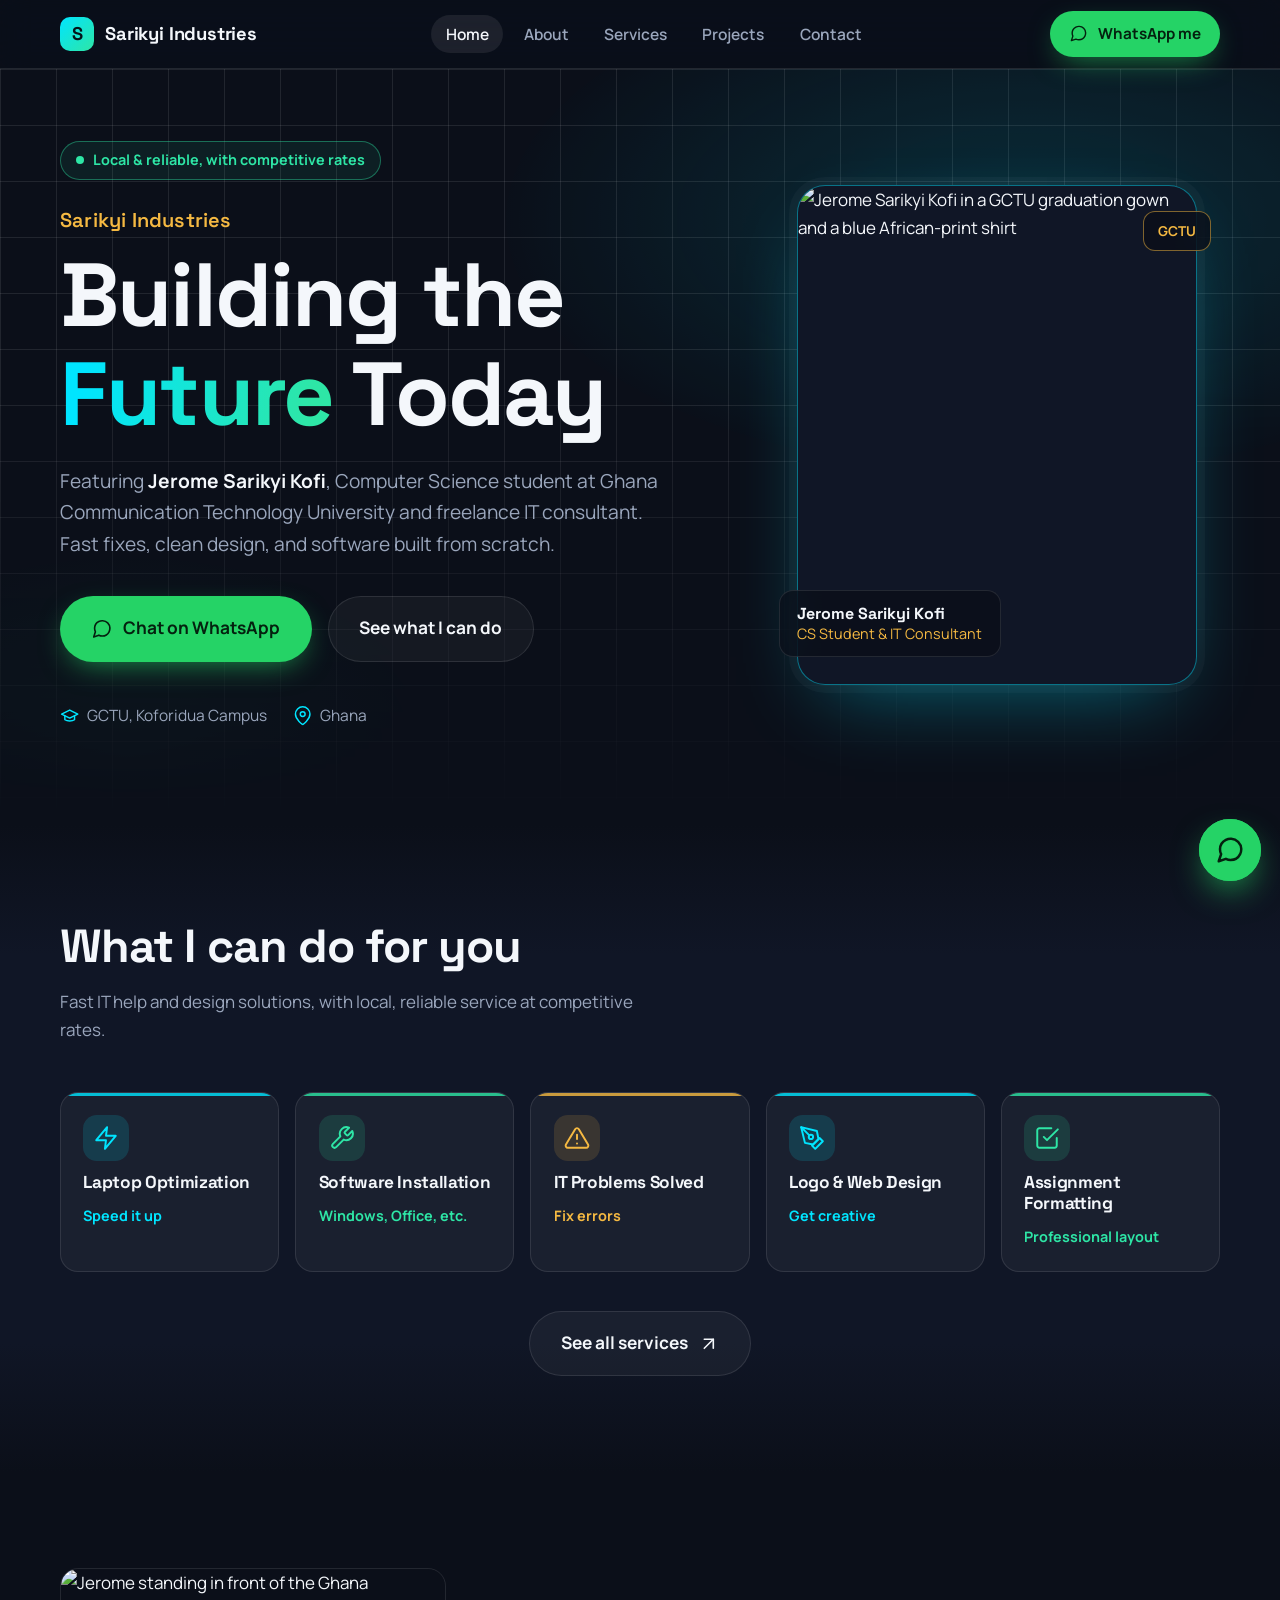
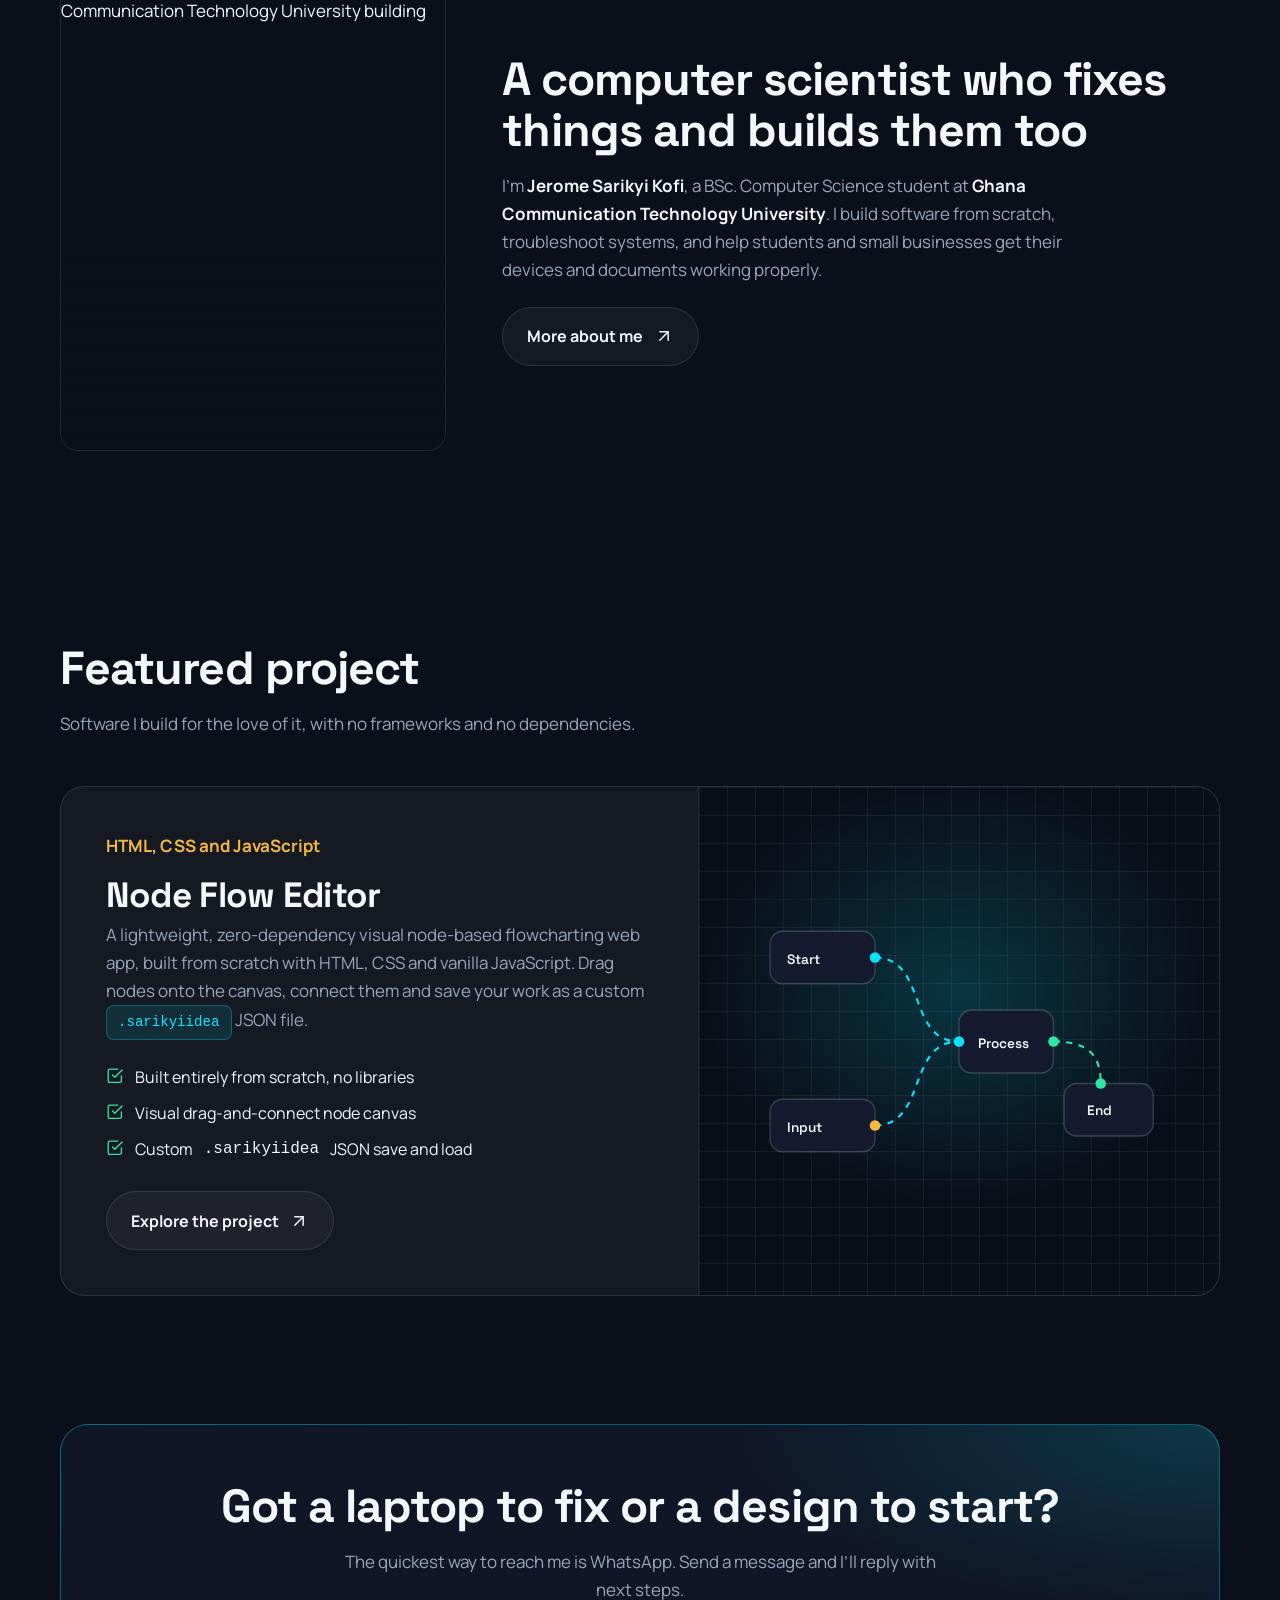
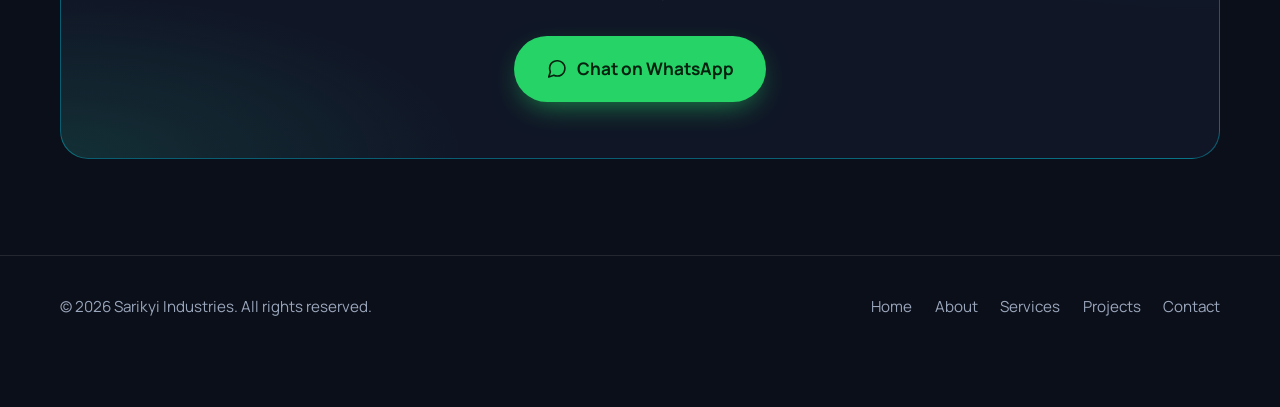
==== commit 20ddc822: "new file:   about.html 	new file:   contact.html 	modified:   index.html 	new file:   projects.html " ====
--- a/index.html
+++ b/index.html
@@ -3,317 +3,18 @@
 <head>
 <meta charset="utf-8">
 <meta name="viewport" content="width=device-width, initial-scale=1">
-<title>Sarikyi Industries | Jerome Sarikyi Kofi – IT Help, Design &amp; Software</title>
+<title>Sarikyi Industries | Building the Future Today</title>
 <meta name="description" content="Sarikyi Industries: fast IT help, laptop optimization, software installation, logo and web design, and assignment formatting. By Jerome Sarikyi Kofi, Computer Science student at GCTU.">
 <meta name="theme-color" content="#0B0F19">
-<meta property="og:title" content="Sarikyi Industries – Building the Future Today">
-<meta property="og:description" content="Local, reliable IT help and design solutions at competitive rates.">
+<meta property="og:title" content="Sarikyi Industries | Building the Future Today">
+<meta property="og:description" content="Sarikyi Industries: fast IT help, laptop optimization, software installation, logo and web design, and assignment formatting. By Jerome Sarikyi Kofi, Computer Science student at GCTU.">
 <meta property="og:type" content="website">
 <link rel="icon" href="data:image/svg+xml,%3Csvg xmlns='http://www.w3.org/2000/svg' viewBox='0 0 64 64'%3E%3Crect width='64' height='64' rx='14' fill='%230B0F19'/%3E%3Cpath d='M40 20c-2-3-6-4-9-4-5 0-8 2-8 6 0 9 18 5 18 15 0 4-4 7-10 7-4 0-8-1-11-5' fill='none' stroke='%2300E5FF' stroke-width='5' stroke-linecap='round'/%3E%3C/svg%3E">
 <link rel="preconnect" href="https://fonts.googleapis.com">
 <link rel="preconnect" href="https://fonts.gstatic.com" crossorigin>
 <link href="https://fonts.googleapis.com/css2?family=Space+Grotesk:wght@500;600;700&family=Manrope:wght@400;500;600;700&display=swap" rel="stylesheet">
-
-<style>
-/* ============ Design tokens — edit colours here ============ */
-:root{
-  --bg:#0B0F19;
-  --bg-2:#101626;
-  --surface:rgba(255,255,255,.045);
-  --surface-strong:rgba(255,255,255,.08);
-  --line:rgba(255,255,255,.10);
-  --text:#F4F7FB;
-  --muted:#9AA6BC;
-  --cyan:#00E5FF;
-  --emerald:#2EE6A6;
-  --gold:#F5B942;
-  --wa:#25D366;
-  --radius:18px;
-  --font-head:"Space Grotesk","Segoe UI",system-ui,sans-serif;
-  --font-body:"Manrope","Segoe UI",system-ui,-apple-system,sans-serif;
-  --maxw:1160px;
-}
-*{box-sizing:border-box;margin:0;padding:0}
-html{scroll-behavior:smooth;scroll-padding-top:84px}
-body{
-  background:var(--bg);color:var(--text);font-family:var(--font-body);
-  font-size:1.0625rem;line-height:1.65;-webkit-font-smoothing:antialiased;overflow-x:hidden;
-}
-img{max-width:100%;display:block}
-a{color:inherit;text-decoration:none}
-:focus-visible{outline:3px solid var(--cyan);outline-offset:3px;border-radius:8px}
-.icon{width:1.25em;height:1.25em;flex:none;fill:none;stroke:currentColor;stroke-width:1.8;stroke-linecap:round;stroke-linejoin:round}
-.wrap{width:min(100% - 2.5rem,var(--maxw));margin-inline:auto}
-section{padding:6rem 0}
-h1,h2,h3{font-family:var(--font-head);line-height:1.1;letter-spacing:-.02em}
-h2{font-size:clamp(1.9rem,4vw,2.9rem);margin-bottom:1rem}
-.lead{color:var(--muted);max-width:60ch}
-.sec-head{margin-bottom:3rem}
-
-/* ============ Buttons ============ */
-.btn{
-  display:inline-flex;align-items:center;gap:.65rem;padding:.95rem 1.5rem;border-radius:999px;
-  font-weight:700;font-size:1rem;border:1px solid transparent;cursor:pointer;
-  transition:transform .2s ease,box-shadow .2s ease,background .2s ease,border-color .2s ease;
-}
-.btn:hover{transform:translateY(-3px)}
-.btn-wa{background:var(--wa);color:#04210f;box-shadow:0 10px 30px -10px rgba(37,211,102,.7)}
-.btn-wa:hover{box-shadow:0 16px 36px -10px rgba(37,211,102,.9)}
-.btn-ghost{border-color:var(--line);background:var(--surface);color:var(--text)}
-.btn-ghost:hover{border-color:var(--cyan);background:rgba(0,229,255,.08)}
-.btn-lg{padding:1.1rem 1.9rem;font-size:1.08rem}
-
-/* ============ Navigation (glass) ============ */
-header.nav{
-  position:sticky;top:0;z-index:50;
-  background:rgba(11,15,25,.62);
-  -webkit-backdrop-filter:blur(16px) saturate(140%);backdrop-filter:blur(16px) saturate(140%);
-  border-bottom:1px solid var(--line);
-}
-.nav-in{display:flex;align-items:center;justify-content:space-between;height:68px;gap:1rem}
-.brand{display:flex;align-items:center;gap:.7rem;font-family:var(--font-head);font-weight:700;font-size:1.15rem;letter-spacing:-.01em}
-.brand-mark{
-  width:34px;height:34px;border-radius:10px;display:grid;place-items:center;
-  background:linear-gradient(135deg,var(--cyan),var(--emerald));color:#04141a;font-weight:700;
-}
-.nav-links{display:flex;align-items:center;gap:.4rem;list-style:none}
-.nav-links a{padding:.5rem .9rem;border-radius:999px;color:var(--muted);font-weight:600;font-size:.97rem;transition:color .2s,background .2s}
-.nav-links a:hover,.nav-links a.active{color:var(--text);background:var(--surface-strong)}
-.nav-cta{padding:.6rem 1.1rem;font-size:.95rem}
-.burger{display:none;background:none;border:1px solid var(--line);color:var(--text);width:44px;height:44px;border-radius:12px;cursor:pointer;place-items:center}
-
-/* ============ Hero ============ */
-.hero{padding:4.5rem 0 6rem;position:relative;isolation:isolate}
-.hero::before{ /* circuit grid backdrop */
-  content:"";position:absolute;inset:0;z-index:-1;
-  background:
-    radial-gradient(60% 50% at 80% 20%,rgba(0,229,255,.16),transparent 70%),
-    radial-gradient(40% 40% at 10% 90%,rgba(46,230,166,.10),transparent 70%),
-    linear-gradient(var(--line) 1px,transparent 1px) 0 0/56px 56px,
-    linear-gradient(90deg,var(--line) 1px,transparent 1px) 0 0/56px 56px;
-  -webkit-mask-image:linear-gradient(180deg,#000 40%,transparent 100%);mask-image:linear-gradient(180deg,#000 40%,transparent 100%);
-  opacity:.9;
-}
-.hero-grid{display:grid;grid-template-columns:1.25fr .85fr;gap:3.5rem;align-items:center}
-.pill{
-  display:inline-flex;align-items:center;gap:.55rem;padding:.4rem .95rem;border-radius:999px;
-  border:1px solid rgba(46,230,166,.4);background:rgba(46,230,166,.08);color:var(--emerald);
-  font-weight:700;font-size:.9rem;margin-bottom:1.5rem;
-}
-.pill i{width:8px;height:8px;border-radius:50%;background:var(--emerald);box-shadow:0 0 0 0 rgba(46,230,166,.7);animation:ping 2s infinite}
-@keyframes ping{70%{box-shadow:0 0 0 10px rgba(46,230,166,0)}100%{box-shadow:0 0 0 0 rgba(46,230,166,0)}}
-.hero .company{font-family:var(--font-head);font-weight:600;font-size:1.25rem;color:var(--gold);margin-bottom:.6rem;letter-spacing:.01em}
-.hero h1{font-size:clamp(2.8rem,7.4vw,5.6rem);margin-bottom:1.4rem}
-.grad{background:linear-gradient(100deg,var(--cyan) 10%,var(--emerald) 90%);-webkit-background-clip:text;background-clip:text;color:transparent}
-.hero p.sub{font-size:1.2rem;color:var(--muted);max-width:52ch;margin-bottom:2.2rem}
-.hero p.sub strong{color:var(--text)}
-.hero-actions{display:flex;flex-wrap:wrap;gap:1rem}
-.hero-meta{display:flex;flex-wrap:wrap;gap:1.6rem;margin-top:2.6rem;color:var(--muted);font-size:.97rem}
-.hero-meta span{display:inline-flex;align-items:center;gap:.5rem}
-.hero-meta .icon{color:var(--cyan)}
-
-.portrait{position:relative;justify-self:center;width:min(100%,400px)}
-.portrait .frame{
-  border-radius:28px;overflow:hidden;border:1px solid rgba(0,229,255,.45);
-  box-shadow:0 30px 80px -30px rgba(0,229,255,.45),0 0 0 8px rgba(255,255,255,.03);
-  aspect-ratio:4/5;background:var(--bg-2);
-}
-.portrait img{width:100%;height:100%;object-fit:cover;object-position:50% 20%}
-.portrait .tag{
-  position:absolute;left:-18px;bottom:28px;padding:.75rem 1.1rem;border-radius:14px;
-  background:rgba(11,15,25,.78);-webkit-backdrop-filter:blur(12px);backdrop-filter:blur(12px);
-  border:1px solid var(--line);font-size:.9rem;line-height:1.35;
-}
-.portrait .tag b{display:block;font-family:var(--font-head);font-size:1rem}
-.portrait .tag span{color:var(--gold)}
-.portrait .chip{
-  position:absolute;right:-14px;top:26px;padding:.5rem .85rem;border-radius:12px;
-  background:rgba(11,15,25,.78);border:1px solid rgba(245,185,66,.5);color:var(--gold);font-weight:700;font-size:.85rem;
-  -webkit-backdrop-filter:blur(12px);backdrop-filter:blur(12px);
-}
-
-/* ============ About ============ */
-.about-grid{display:grid;grid-template-columns:.8fr 1.2fr;gap:4rem;align-items:center}
-.about-photo{border-radius:var(--radius);overflow:hidden;border:1px solid var(--line);aspect-ratio:4/5;position:relative}
-.about-photo img{width:100%;height:100%;object-fit:cover;object-position:50% 35%}
-.about-photo::after{content:"";position:absolute;inset:0;background:linear-gradient(180deg,transparent 60%,rgba(11,15,25,.6));pointer-events:none}
-.about p{color:var(--muted);margin-bottom:1.1rem;max-width:62ch}
-.about p strong{color:var(--text)}
-.stack-title{font-family:var(--font-head);font-weight:600;margin:2rem 0 1rem;font-size:1.1rem}
-.badges{display:flex;flex-wrap:wrap;gap:.65rem}
-.badge{
-  padding:.5rem 1rem;border-radius:999px;border:1px solid var(--line);background:var(--surface);
-  font-weight:600;font-size:.95rem;transition:border-color .2s,transform .2s,background .2s;
-}
-.badge:hover{border-color:var(--cyan);transform:translateY(-2px);background:rgba(0,229,255,.07)}
-.badge:nth-child(3n+2):hover{border-color:var(--emerald)}
-.badge:nth-child(3n):hover{border-color:var(--gold)}
-
-/* ============ Services ============ */
-.services{background:linear-gradient(180deg,transparent,var(--bg-2) 20%,var(--bg-2) 80%,transparent)}
-.cards{display:grid;grid-template-columns:repeat(6,1fr);gap:1.4rem}
-.card{
-  grid-column:span 2;padding:1.9rem;border-radius:var(--radius);background:var(--surface);border:1px solid var(--line);
-  display:flex;flex-direction:column;gap:.9rem;position:relative;overflow:hidden;
-  transition:transform .25s ease,border-color .25s ease,background .25s ease;
-}
-.card:nth-child(4),.card:nth-child(5){grid-column:span 3}
-.card:hover{transform:translateY(-6px);border-color:var(--accent,var(--cyan));background:var(--surface-strong)}
-.card::before{content:"";position:absolute;inset:0 0 auto 0;height:3px;background:var(--accent,var(--cyan));opacity:.8}
-.card-ico{width:54px;height:54px;border-radius:14px;display:grid;place-items:center;background:color-mix(in srgb,var(--accent,var(--cyan)) 14%,transparent);color:var(--accent,var(--cyan))}
-.card-ico .icon{width:26px;height:26px}
-.card h3{font-size:1.3rem}
-.card .what{color:var(--accent,var(--cyan));font-weight:700;font-size:.95rem}
-.card p{color:var(--muted);font-size:1rem}
-.card ul{list-style:none;color:var(--muted);font-size:.97rem;display:grid;gap:.35rem}
-.card li{display:flex;gap:.55rem}
-.card li::before{content:"";width:6px;height:6px;border-radius:50%;background:var(--accent,var(--cyan));margin-top:.6em;flex:none}
-.card .req{margin-top:auto;padding-top:.6rem;font-weight:700;display:inline-flex;align-items:center;gap:.4rem;color:var(--text)}
-.card .req .icon{width:1em;height:1em;transition:transform .2s}
-.card:hover .req .icon{transform:translate(3px,-3px)}
-.c1{--accent:var(--cyan)}.c2{--accent:var(--emerald)}.c3{--accent:var(--gold)}.c4{--accent:var(--cyan)}.c5{--accent:var(--emerald)}
-.rates{
-  margin-top:2rem;padding:1.3rem 1.6rem;border-radius:var(--radius);border:1px dashed rgba(245,185,66,.55);
-  background:rgba(245,185,66,.06);display:flex;flex-wrap:wrap;gap:1rem;align-items:center;justify-content:space-between;
-}
-.rates p{color:var(--text);max-width:70ch}
-.rates small{color:var(--gold);display:block;font-weight:700}
-
-/* ============ Process ============ */
-.steps{display:grid;grid-template-columns:repeat(3,1fr);gap:1.4rem;counter-reset:s}
-.step{padding:1.7rem;border-radius:var(--radius);border:1px solid var(--line);background:var(--surface);counter-increment:s}
-.step::before{
-  content:counter(s);display:grid;place-items:center;width:40px;height:40px;border-radius:50%;margin-bottom:1rem;
-  background:var(--cyan);color:#04141a;font-family:var(--font-head);font-weight:700;
-}
-.step h3{font-size:1.2rem;margin-bottom:.4rem}
-.step p{color:var(--muted);font-size:1rem}
-
-/* ============ Project ============ */
-.project{
-  display:grid;grid-template-columns:1.1fr .9fr;gap:0;border-radius:24px;overflow:hidden;border:1px solid var(--line);background:var(--surface);
-}
-.project-body{padding:2.8rem}
-.project-body h3{font-size:clamp(1.7rem,3vw,2.2rem);margin-bottom:.4rem}
-.project-body .kicker{color:var(--gold);font-weight:700;margin-bottom:1rem;display:block}
-.project-body p{color:var(--muted);margin-bottom:1.5rem}
-.feat{list-style:none;display:grid;gap:.6rem;margin-bottom:1.8rem}
-.feat li{display:flex;gap:.7rem;color:var(--text);font-size:1rem}
-.feat .icon{color:var(--emerald);margin-top:.2em;width:1.1em;height:1.1em}
-.project-viz{
-  background:
-    radial-gradient(70% 60% at 50% 40%,rgba(0,229,255,.18),transparent 70%),
-    linear-gradient(rgba(255,255,255,.05) 1px,transparent 1px) 0 0/28px 28px,
-    linear-gradient(90deg,rgba(255,255,255,.05) 1px,transparent 1px) 0 0/28px 28px,
-    #0A0E18;
-  display:grid;place-items:center;padding:1.5rem;min-height:320px;border-left:1px solid var(--line);
-}
-.project-viz svg{width:100%;height:auto;max-width:420px}
-.node rect{fill:#141B2E;stroke:rgba(255,255,255,.18);stroke-width:1.2}
-.node text{fill:var(--text);font-family:var(--font-head);font-size:13px;font-weight:600}
-.node .p{fill:var(--cyan)}.node .p2{fill:var(--emerald)}.node .p3{fill:var(--gold)}
-.wire{fill:none;stroke:var(--cyan);stroke-width:2;stroke-dasharray:6 6;animation:dash 1.4s linear infinite}
-@keyframes dash{to{stroke-dashoffset:-24}}
-.filechip{font-family:ui-monospace,SFMono-Regular,Menlo,Consolas,monospace;font-size:.88rem;padding:.3rem .7rem;border-radius:8px;background:rgba(0,229,255,.1);color:var(--cyan);border:1px solid rgba(0,229,255,.3);display:inline-block}
-
-/* ============ Gallery ============ */
-.gallery{display:grid;grid-template-columns:1.2fr 1fr 1fr;gap:1.2rem;align-items:stretch}
-.shot{border-radius:var(--radius);overflow:hidden;border:1px solid var(--line);position:relative;background:var(--bg-2);min-height:340px}
-.shot img{width:100%;height:100%;object-fit:cover;transition:transform .6s ease}
-.shot:hover img{transform:scale(1.04)}
-.shot figcaption{position:absolute;left:0;right:0;bottom:0;padding:2.2rem 1.1rem .9rem;background:linear-gradient(transparent,rgba(11,15,25,.9));font-size:.92rem;color:var(--text)}
-
-/* ============ Contact ============ */
-.contact-box{
-  border-radius:28px;padding:3.5rem;border:1px solid rgba(0,229,255,.35);
-  background:
-    radial-gradient(60% 80% at 100% 0%,rgba(0,229,255,.16),transparent 70%),
-    radial-gradient(50% 70% at 0% 100%,rgba(46,230,166,.12),transparent 70%),
-    var(--bg-2);
-  display:grid;grid-template-columns:1.1fr .9fr;gap:3rem;align-items:center;
-}
-.contact-box h2{margin-bottom:.8rem}
-.contact-list{display:grid;gap:.9rem}
-.contact-item{
-  display:flex;align-items:center;gap:1rem;padding:1rem 1.2rem;border-radius:16px;border:1px solid var(--line);background:var(--surface);
-  transition:border-color .2s,transform .2s,background .2s;
-}
-a.contact-item:hover,button.contact-item:hover{border-color:var(--cyan);transform:translateX(4px);background:var(--surface-strong)}
-button.contact-item{width:100%;text-align:left;color:inherit;font:inherit;cursor:pointer}
-.contact-item .ci{width:44px;height:44px;border-radius:12px;display:grid;place-items:center;background:rgba(0,229,255,.12);color:var(--cyan);flex:none}
-.contact-item small{display:block;color:var(--muted);font-size:.85rem;line-height:1.2}
-.contact-item b{font-weight:700;word-break:break-all}
-.copied{margin-left:auto;font-size:.82rem;color:var(--emerald);opacity:0;transition:opacity .2s}
-.copied.show{opacity:1}
-
-/* ============ Footer ============ */
-footer{border-top:1px solid var(--line);padding:2.4rem 0 5.5rem;color:var(--muted);font-size:.95rem}
-.foot{display:flex;flex-wrap:wrap;gap:1rem 2rem;justify-content:space-between;align-items:center}
-.foot a:hover{color:var(--cyan)}
-.foot-links{display:flex;gap:1.4rem;flex-wrap:wrap}
-
-/* ============ Floating WhatsApp ============ */
-.fab{
-  position:fixed;right:max(1.2rem,env(safe-area-inset-right));bottom:max(1.2rem,env(safe-area-inset-bottom));z-index:60;
-  width:62px;height:62px;border-radius:50%;background:var(--wa);color:#04210f;display:grid;place-items:center;
-  box-shadow:0 14px 34px -8px rgba(37,211,102,.75);transition:transform .2s;
-}
-.fab .icon{width:30px;height:30px;stroke-width:2}
-.fab:hover{transform:scale(1.1) rotate(-6deg)}
-.fab::after{content:"";position:absolute;inset:0;border-radius:50%;border:2px solid var(--wa);animation:ring 2.6s infinite}
-@keyframes ring{0%{transform:scale(1);opacity:.8}100%{transform:scale(1.7);opacity:0}}
-.fab-label{
-  position:fixed;right:5.4rem;bottom:1.9rem;z-index:60;padding:.45rem .85rem;border-radius:10px;background:rgba(11,15,25,.9);
-  border:1px solid var(--line);font-size:.88rem;font-weight:600;opacity:0;transform:translateX(8px);pointer-events:none;transition:.2s;
-}
-.fab:hover + .fab-label,.fab:focus-visible + .fab-label{opacity:1;transform:none}
-
-/* ============ Reveal (one subtle page-load moment for the hero only) ============ */
-.hero-grid > *{animation:rise .8s cubic-bezier(.2,.7,.2,1) both}
-.hero-grid > *:nth-child(2){animation-delay:.15s}
-@keyframes rise{from{opacity:0;transform:translateY(22px)}to{opacity:1;transform:none}}
-
-/* ============ Responsive ============ */
-@media (max-width:980px){
-  .hero-grid,.about-grid,.project,.contact-box{grid-template-columns:1fr}
-  .portrait{order:-1;width:min(78%,340px)}
-  .about-photo{max-width:380px}
-  .project-viz{border-left:0;border-top:1px solid var(--line)}
-  .gallery{grid-template-columns:1fr 1fr}
-  .gallery .shot:first-child{grid-column:1/-1;min-height:420px}
-  .steps{grid-template-columns:1fr}
-  .cards{grid-template-columns:repeat(2,1fr)}
-  .card,.card:nth-child(4),.card:nth-child(5){grid-column:span 1}
-  .card:nth-child(5){grid-column:1/-1}
-}
-@media (max-width:900px){
-  .burger{display:grid}
-  .nav-links{
-    position:absolute;top:68px;left:0;right:0;flex-direction:column;align-items:stretch;padding:1rem 1.25rem 1.4rem;
-    background:rgba(11,15,25,.96);-webkit-backdrop-filter:blur(16px);backdrop-filter:blur(16px);border-bottom:1px solid var(--line);
-    display:none;gap:.2rem;
-  }
-  .nav-links.open{display:flex}
-  .nav-links a{padding:.8rem 1rem}
-  .nav-cta{display:none}
-}
-@media (max-width:760px){
-  section{padding:4.2rem 0}
-  .cards{grid-template-columns:1fr}
-  .card,.card:nth-child(4),.card:nth-child(5),.card:nth-child(5){grid-column:1/-1}
-  .gallery{grid-template-columns:1fr}
-  .shot{min-height:380px}
-  .project-body,.contact-box{padding:1.8rem}
-  .portrait .tag{left:8px}.portrait .chip{right:8px}
-  .fab-label{display:none}
-}
-@media (prefers-reduced-motion:reduce){
-  html{scroll-behavior:auto}
-  *,*::before,*::after{animation:none !important;transition:none !important}
-}
-</style>
+<link rel="stylesheet" href="style.css">
 </head>
-
 <body>
 
 <!-- Icon sprite (inline SVG, no external dependency) -->
@@ -334,22 +35,20 @@
   <symbol id="i-copy" viewBox="0 0 24 24"><rect x="9" y="9" width="13" height="13" rx="2"/><path d="M5 15H4a2 2 0 0 1-2-2V4a2 2 0 0 1 2-2h9a2 2 0 0 1 2 2v1"/></symbol>
 </svg>
 
-<!-- ================= NAV ================= -->
 <header class="nav">
   <div class="wrap nav-in">
-    <a href="#home" class="brand" aria-label="Sarikyi Industries home">
+    <a href="index.html" class="brand" aria-label="Sarikyi Industries home">
       <span class="brand-mark">S</span> Sarikyi Industries
     </a>
     <button class="burger" id="burger" aria-label="Open menu" aria-expanded="false" aria-controls="menu">
       <svg class="icon"><use href="#i-menu"/></svg>
     </button>
     <ul class="nav-links" id="menu">
-      <li><a href="#about">About</a></li>
-      <li><a href="#services">Services</a></li>
-      <li><a href="#process">How it works</a></li>
-      <li><a href="#projects">Projects</a></li>
-      <li><a href="#gallery">Gallery</a></li>
-      <li><a href="#contact">Contact</a></li>
+      <li><a href="index.html" aria-current="page">Home</a></li>
+      <li><a href="about.html">About</a></li>
+      <li><a href="services.html">Services</a></li>
+      <li><a href="projects.html">Projects</a></li>
+      <li><a href="contact.html">Contact</a></li>
     </ul>
     <a class="btn btn-wa nav-cta" href="https://wa.me/233596853745?text=Hello%20I%20am%20interested%20in%20your%20services" target="_blank" rel="noopener noreferrer">
       <svg class="icon"><use href="#i-chat"/></svg> WhatsApp me
@@ -357,9 +56,7 @@
   </div>
 </header>
 
-<main id="home">
-
-<!-- ================= HERO ================= -->
+<main>
 <section class="hero">
   <div class="wrap hero-grid">
     <div>
@@ -373,7 +70,7 @@
         <a class="btn btn-wa btn-lg" href="https://wa.me/233596853745?text=Hello%20I%20am%20interested%20in%20your%20services" target="_blank" rel="noopener noreferrer">
           <svg class="icon"><use href="#i-chat"/></svg> Chat on WhatsApp
         </a>
-        <a class="btn btn-ghost btn-lg" href="#services">See what I can do</a>
+        <a class="btn btn-ghost btn-lg" href="services.html">See what I can do</a>
       </div>
       <div class="hero-meta">
         <span><svg class="icon"><use href="#i-cap"/></svg> GCTU, Koforidua Campus</span>
@@ -382,138 +79,58 @@
     </div>
 
     <figure class="portrait">
-      <div class="frame"><img src="[data-uri]" alt="Jerome Sarikyi Kofi in a GCTU graduation gown and a blue African-print shirt" width="700" height="930"></div>
+      <div class="frame"><img src="images/jerome-graduation.jpg" alt="Jerome Sarikyi Kofi in a GCTU graduation gown and a blue African-print shirt" width="700" height="930"></div>
       <figcaption class="tag"><b>Jerome Sarikyi Kofi</b><span>CS Student &amp; IT Consultant</span></figcaption>
       <span class="chip">GCTU</span>
     </figure>
   </div>
 </section>
 
-<!-- ================= ABOUT ================= -->
-<section id="about" class="about">
-  <div class="wrap about-grid">
-    <div class="about-photo">
-      <img src="[data-uri]" alt="Jerome standing in front of the Ghana Communication Technology University building" width="700" height="933">
-    </div>
-    <div>
-      <h2>A computer scientist who fixes things and builds them too</h2>
-      <p>
-        I’m <strong>Jerome Sarikyi Kofi</strong>, a BSc. Computer Science student at <strong>Ghana Communication Technology University (GCTU), Koforidua Campus</strong>. My coursework covers digital electronics, procedural programming and more, and I put it to work every day.
-      </p>
-      <p>
-        Outside class I build software from scratch, troubleshoot systems, design logos and websites, and help students and small businesses get their devices and documents working properly. Sarikyi Industries is the name behind all of it.
-      </p>
-      <h3 class="stack-title">Technical stack</h3>
-      <div class="badges" role="list">
-        <span class="badge" role="listitem">HTML/CSS/JS</span>
-        <span class="badge" role="listitem">Python</span>
-        <span class="badge" role="listitem">C++</span>
-        <span class="badge" role="listitem">Java</span>
-        <span class="badge" role="listitem">Linux &amp; Windows Administration</span>
-        <span class="badge" role="listitem">Digital Electronics &amp; Circuit Prototyping</span>
-        <span class="badge" role="listitem">Graphic Design</span>
-      </div>
-    </div>
-  </div>
-</section>
-
-<!-- ================= SERVICES ================= -->
-<section id="services" class="services">
+<section id="services-preview" class="services">
   <div class="wrap">
     <div class="sec-head">
       <h2>What I can do for you</h2>
-      <p class="lead">Fast IT help and design solutions. Pick a service and message me on WhatsApp. Your request arrives pre-filled so we can start right away.</p>
-    </div>
-
-    <div class="cards">
-      <!-- EDIT: change descriptions or bullets to match exactly what you offer -->
-      <article class="card c1">
+      <p class="lead">Fast IT help and design solutions, with local, reliable service at competitive rates.</p>
+    </div>
+    <div class="mini-grid">
+      <a class="mini c1" href="services.html">
         <div class="card-ico"><svg class="icon"><use href="#i-zap"/></svg></div>
-        <h3>Laptop Optimization</h3>
-        <span class="what">Speed it up</span>
-        <p>Slow, laggy or full of clutter? I clean up and tune your laptop so it feels fast again.</p>
-        <ul>
-          <li>Startup and background-app clean-up</li>
-          <li>Storage and junk-file clearing</li>
-          <li>Performance and health check</li>
-        </ul>
-        <a class="req" href="https://wa.me/233596853745?text=Hello%20I%20am%20interested%20in%20your%20laptop%20optimization%20service" target="_blank" rel="noopener noreferrer">Request this <svg class="icon"><use href="#i-out"/></svg></a>
-      </article>
-
-      <article class="card c2">
+        <h3>Laptop Optimization</h3><span class="what">Speed it up</span>
+      </a>
+      <a class="mini c2" href="services.html">
         <div class="card-ico"><svg class="icon"><use href="#i-tool"/></svg></div>
-        <h3>Software Installation</h3>
-        <span class="what">Windows, Office, etc.</span>
-        <p>Clean, correct installs of the operating system and the programs you need for school or work.</p>
-        <ul>
-          <li>Windows installation and setup</li>
-          <li>Microsoft Office and other apps</li>
-          <li>Drivers and essential tools</li>
-        </ul>
-        <a class="req" href="https://wa.me/233596853745?text=Hello%20I%20am%20interested%20in%20your%20software%20installation%20service" target="_blank" rel="noopener noreferrer">Request this <svg class="icon"><use href="#i-out"/></svg></a>
-      </article>
-
-      <article class="card c3">
+        <h3>Software Installation</h3><span class="what">Windows, Office, etc.</span>
+      </a>
+      <a class="mini c3" href="services.html">
         <div class="card-ico"><svg class="icon"><use href="#i-alert"/></svg></div>
-        <h3>IT Problems Solved</h3>
-        <span class="what">Fix errors</span>
-        <p>Error messages, crashes, apps that won’t open. Tell me what’s going wrong and I’ll track it down.</p>
-        <ul>
-          <li>System and software troubleshooting</li>
-          <li>Error diagnosis and repair</li>
-          <li>Practical advice to stop it recurring</li>
-        </ul>
-        <a class="req" href="https://wa.me/233596853745?text=Hello%20I%20am%20interested%20in%20your%20IT%20problem%20solving%20service" target="_blank" rel="noopener noreferrer">Request this <svg class="icon"><use href="#i-out"/></svg></a>
-      </article>
-
-      <article class="card c4">
+        <h3>IT Problems Solved</h3><span class="what">Fix errors</span>
+      </a>
+      <a class="mini c4" href="services.html">
         <div class="card-ico"><svg class="icon"><use href="#i-pen"/></svg></div>
-        <h3>Logo &amp; Web Design</h3>
-        <span class="what">Get creative</span>
-        <p>A memorable logo and a clean, mobile-friendly website for your business, brand, event or portfolio. This very site is an example.</p>
-        <ul>
-          <li>Logo and brand-colour design</li>
-          <li>Responsive websites, ready to host</li>
-        </ul>
-        <a class="req" href="https://wa.me/233596853745?text=Hello%20I%20am%20interested%20in%20your%20logo%20and%20web%20design%20service" target="_blank" rel="noopener noreferrer">Request this <svg class="icon"><use href="#i-out"/></svg></a>
-      </article>
-
-      <article class="card c5">
+        <h3>Logo &amp; Web Design</h3><span class="what">Get creative</span>
+      </a>
+      <a class="mini c5" href="services.html">
         <div class="card-ico"><svg class="icon"><use href="#i-check"/></svg></div>
-        <h3>Assignment Formatting</h3>
-        <span class="what">Professional layout</span>
-        <p>Your content, laid out properly. Clean headings, consistent fonts, tidy tables and a polished look that’s ready to submit.</p>
-        <ul>
-          <li>Word documents formatted to a professional standard</li>
-          <li>Cover pages, spacing and consistent styling</li>
-        </ul>
-        <a class="req" href="https://wa.me/233596853745?text=Hello%20I%20am%20interested%20in%20your%20assignment%20formatting%20service" target="_blank" rel="noopener noreferrer">Request this <svg class="icon"><use href="#i-out"/></svg></a>
-      </article>
-    </div>
-
-    <div class="rates">
-      <p><small>Competitive rates</small>Prices depend on the job. Message me what you need and I’ll give you a clear quote before any work starts.</p>
-      <a class="btn btn-wa" href="https://wa.me/233596853745?text=Hello%20I%20am%20interested%20in%20your%20services" target="_blank" rel="noopener noreferrer"><svg class="icon"><use href="#i-chat"/></svg> Get a quote</a>
-    </div>
-  </div>
-</section>
-
-<!-- ================= PROCESS ================= -->
-<section id="process">
-  <div class="wrap">
-    <div class="sec-head">
-      <h2>How it works</h2>
-      <p class="lead">Three simple steps from message to done.</p>
-    </div>
-    <div class="steps">
-      <div class="step"><h3>Message me</h3><p>Tell me what you need on WhatsApp: the problem, the device, or the design you have in mind.</p></div>
-      <div class="step"><h3>Get a clear quote</h3><p>I’ll confirm what’s involved, how long it should take and the price before I start.</p></div>
-      <div class="step"><h3>Job done</h3><p>I deliver the fix, the install, the design or the formatted document, and make sure you’re happy with it.</p></div>
-    </div>
-  </div>
-</section>
-
-<!-- ================= PROJECTS ================= -->
+        <h3>Assignment Formatting</h3><span class="what">Professional layout</span>
+      </a>
+    </div>
+    <div class="center-action"><a class="btn btn-ghost btn-lg" href="services.html">See all services <svg class="icon"><use href="#i-out"/></svg></a></div>
+  </div>
+</section>
+
+<section class="about">
+  <div class="wrap home-about">
+    <div class="about-photo">
+      <img src="images/jerome-campus.jpg" alt="Jerome standing in front of the Ghana Communication Technology University building" width="700" height="933">
+    </div>
+    <div>
+      <h2>A computer scientist who fixes things and builds them too</h2>
+      <p>I’m <strong>Jerome Sarikyi Kofi</strong>, a BSc. Computer Science student at <strong>Ghana Communication Technology University</strong>. I build software from scratch, troubleshoot systems, and help students and small businesses get their devices and documents working properly.</p>
+      <a class="btn btn-ghost" href="about.html">More about me <svg class="icon"><use href="#i-out"/></svg></a>
+    </div>
+  </div>
+</section>
+
 <section id="projects">
   <div class="wrap">
     <div class="sec-head">
@@ -531,11 +148,7 @@
           <li><svg class="icon"><use href="#i-check"/></svg> Visual drag-and-connect node canvas</li>
           <li><svg class="icon"><use href="#i-check"/></svg> Custom <code>.sarikyiidea</code> JSON save and load</li>
         </ul>
-        <!-- EDIT: replace with your real repo / live demo links -->
-        <div class="hero-actions">
-          <a class="btn btn-ghost" href="https://github.com/YOUR-USERNAME/YOUR-REPO" target="_blank" rel="noopener noreferrer"><svg class="icon"><use href="#i-code"/></svg> View code</a>
-          <a class="btn btn-ghost" href="https://YOUR-USERNAME.github.io/YOUR-REPO/" target="_blank" rel="noopener noreferrer"><svg class="icon"><use href="#i-out"/></svg> Live demo</a>
-        </div>
+        <div class="hero-actions"><a class="btn btn-ghost" href="projects.html">Explore the project <svg class="icon"><use href="#i-out"/></svg></a></div>
       </div>
 
       <div class="project-viz" aria-hidden="true">
@@ -553,62 +166,26 @@
   </div>
 </section>
 
-<!-- ================= GALLERY ================= -->
-<section id="gallery">
+<section class="cta">
   <div class="wrap">
-    <div class="sec-head">
-      <h2>Meet Jerome</h2>
-      <p class="lead">The person behind Sarikyi Industries. Local, approachable and easy to reach.</p>
-    </div>
-    <div class="gallery">
-      <figure class="shot"><img src="[data-uri]